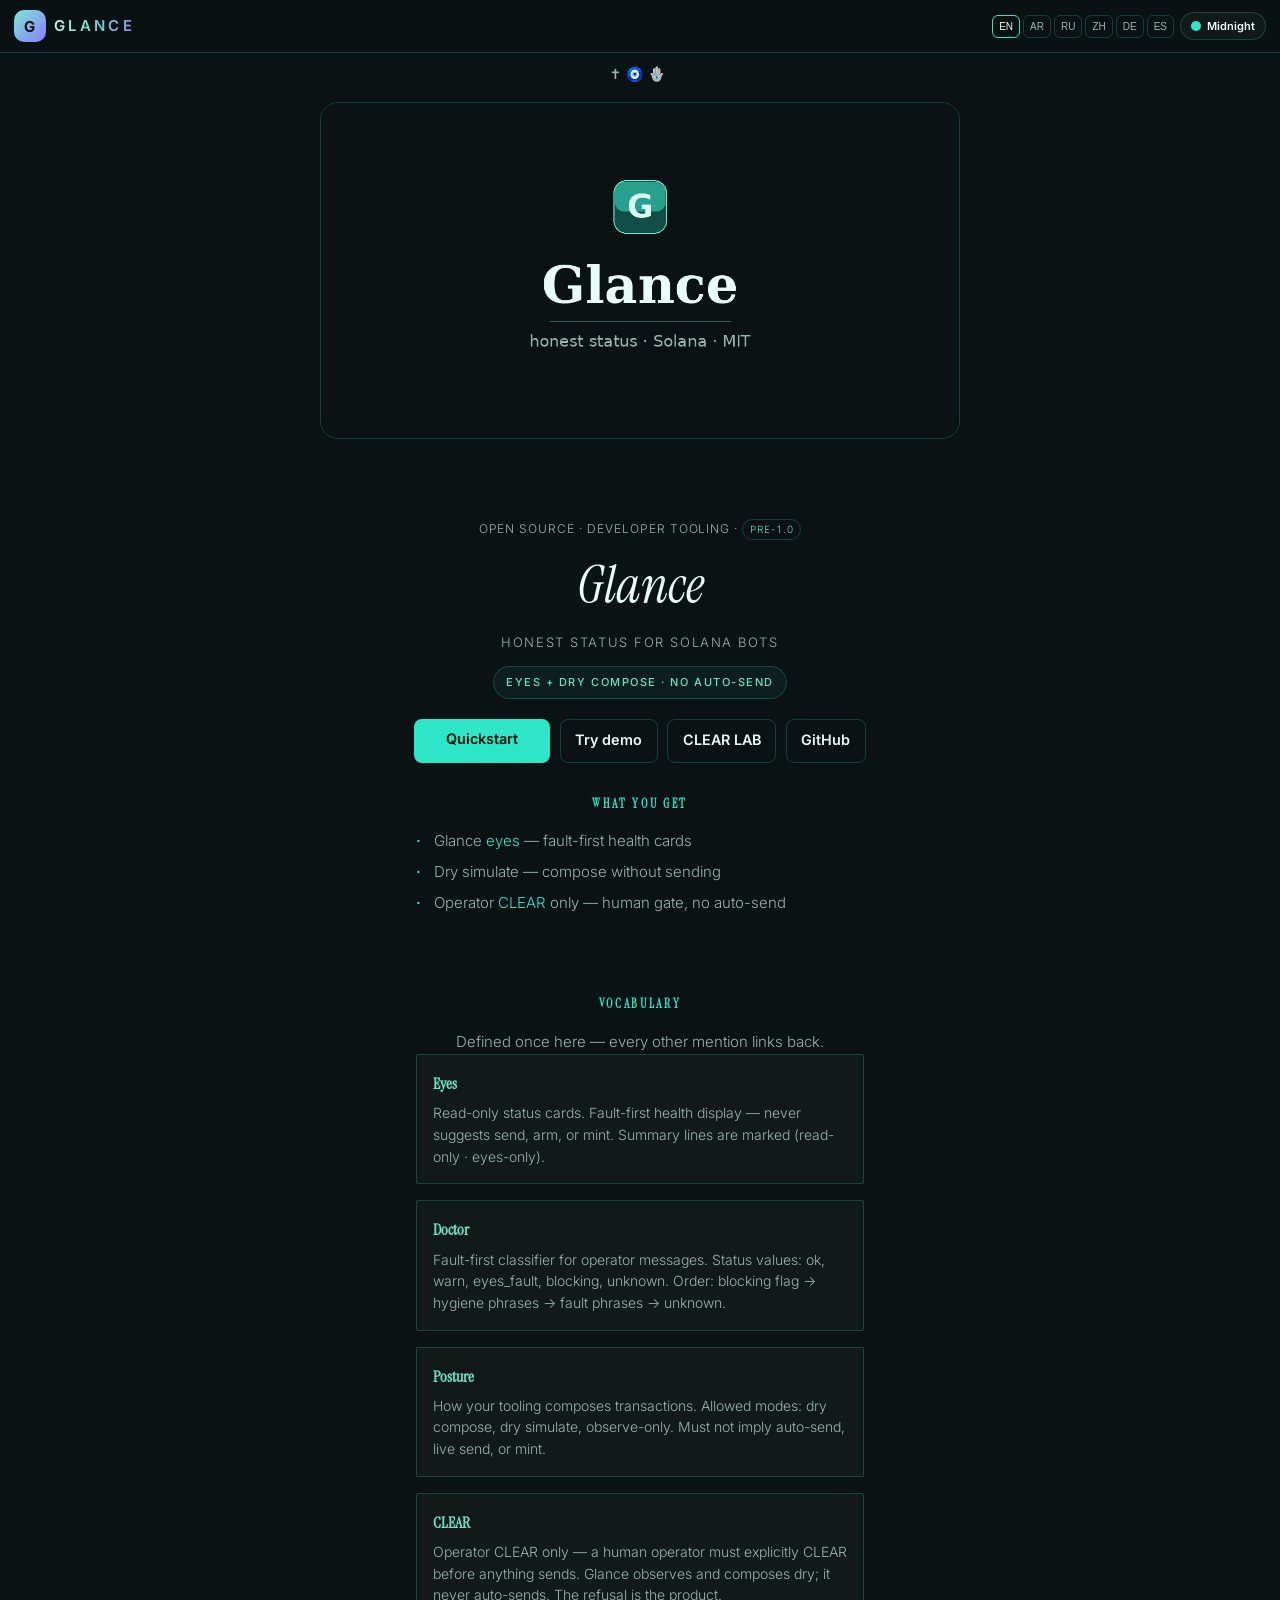
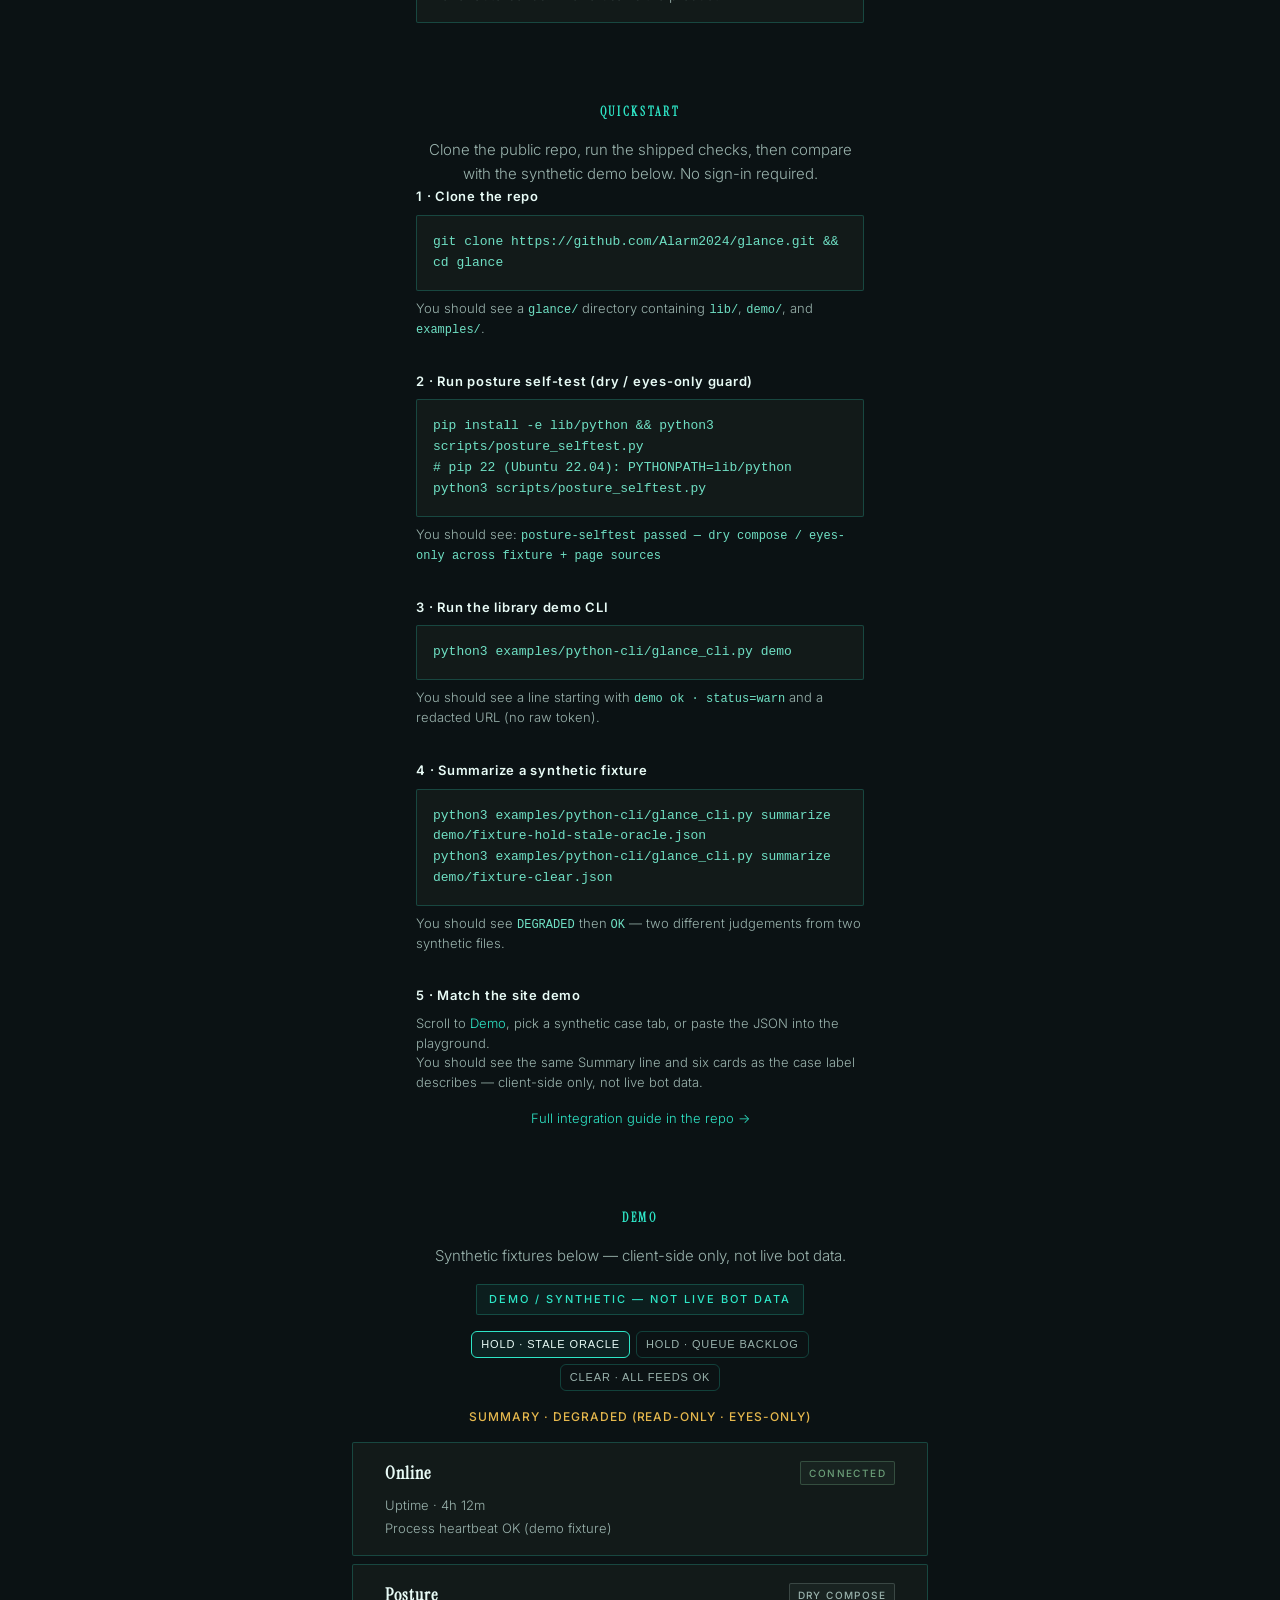
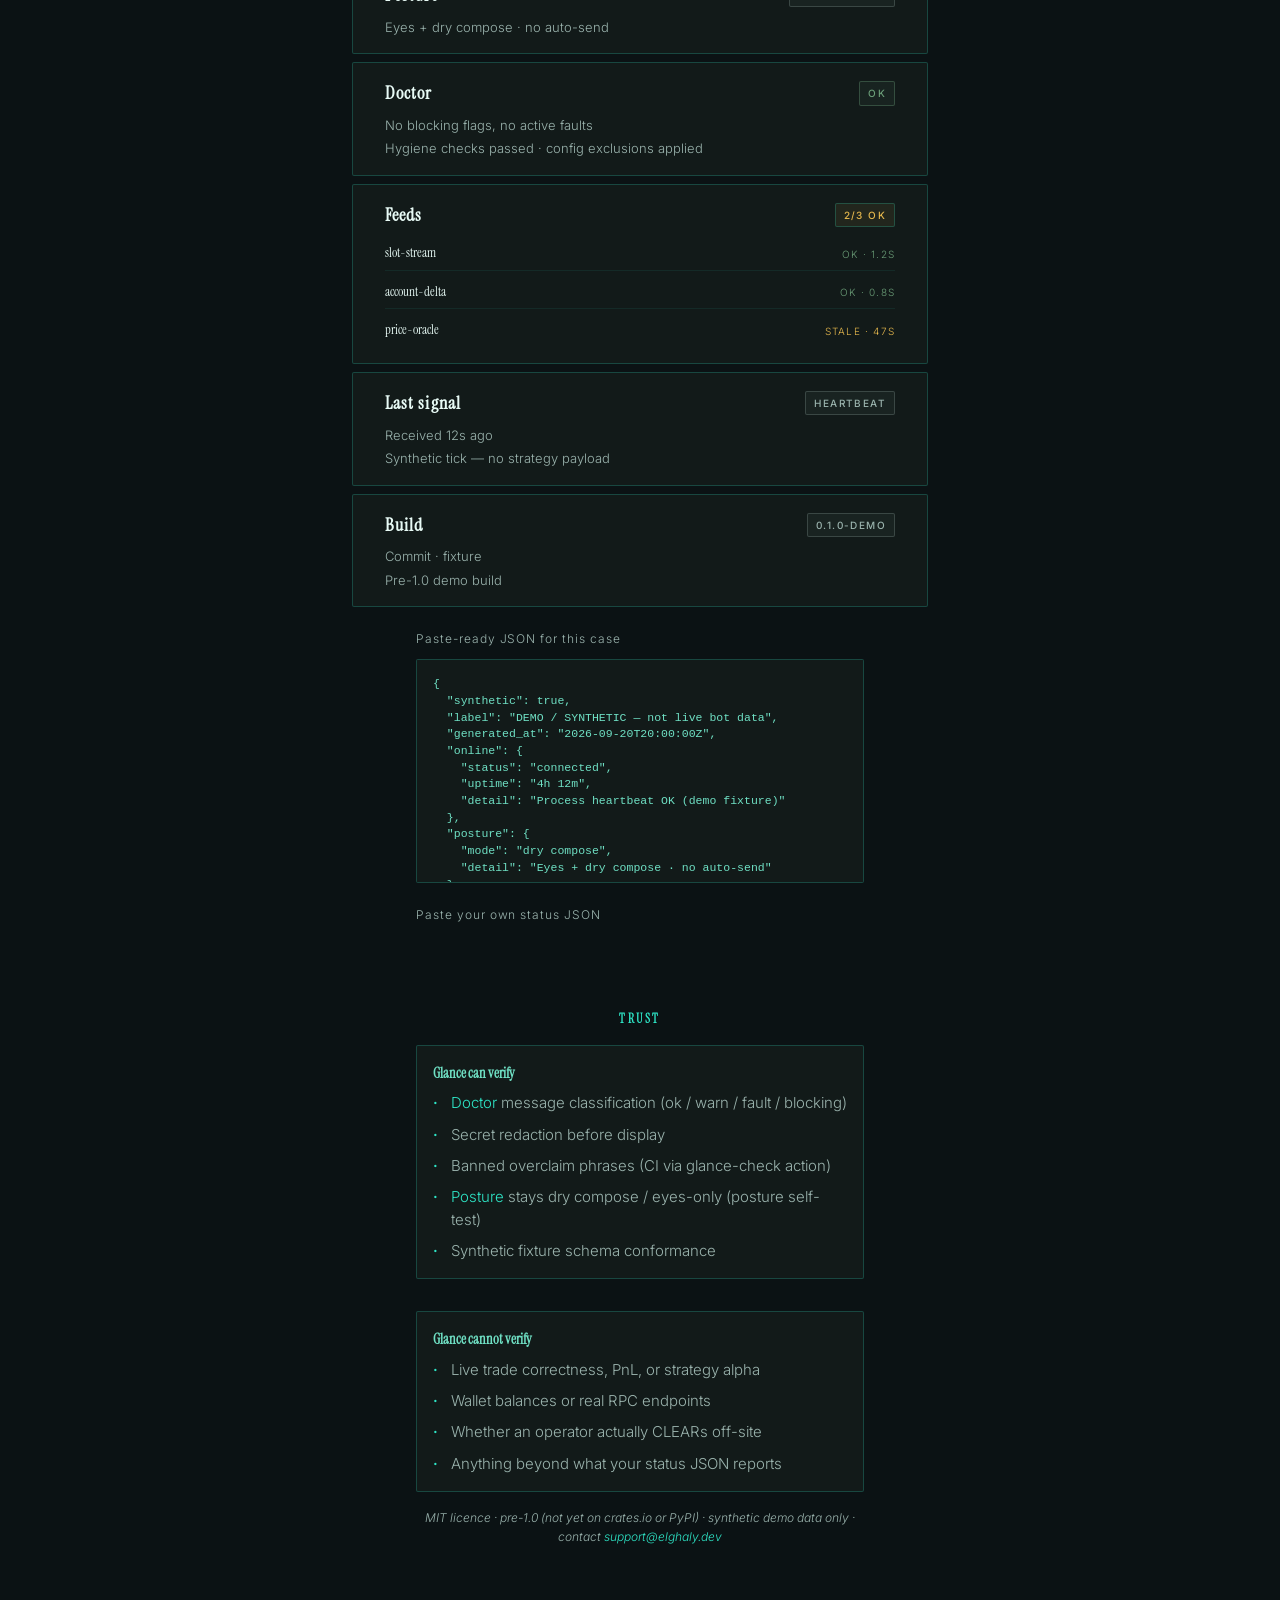
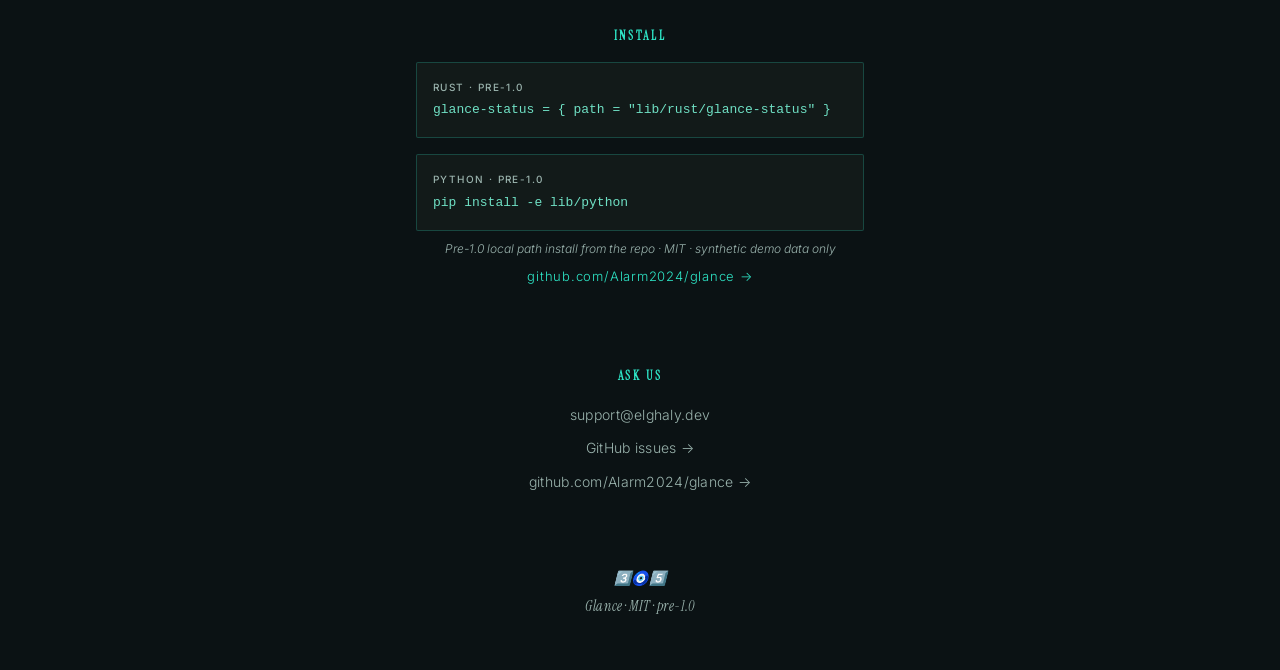
==== index.html @ c0ed322c "fix(proof): say what the hash covers; name the depth shortfall; fix quickstart on pip 22 Three findi" ====
<!DOCTYPE html>
<html lang="en" data-theme="midnight">
<head>
  <meta charset="UTF-8">
  <meta name="viewport" content="width=device-width, initial-scale=1.0">
  <meta name="description" content="Glance — honest status for Solana bot operators. Eyes, dry simulate, operator CLEAR only. Synthetic demo. MIT.">
  <meta name="theme-color" content="#0b1214">
  <meta property="og:title" content="Glance — honest status for Solana bots">
  <meta property="og:description" content="Open-source observability for Solana bot operators. Try the synthetic demo — no live send.">
  <meta property="og:image" content="https://glance.elghaly.dev/glance-card.jpg?v=packaging1">
  <meta property="og:image:alt" content="Glance status dashboard preview">
  <meta property="og:url" content="https://glance.elghaly.dev/">
  <meta name="twitter:card" content="summary_large_image">
  <meta name="twitter:title" content="Glance — honest status for Solana bots">
  <meta name="twitter:description" content="Open-source observability for Solana bot operators. Try the synthetic demo — no live send.">
  <meta name="twitter:image" content="https://glance.elghaly.dev/glance-card.jpg?v=packaging1">
  <meta name="twitter:image:alt" content="Glance status dashboard preview">
  <link rel="canonical" href="https://glance.elghaly.dev/">
  <title>Glance — honest status for Solana bots</title>
  <script>
    (function () {
      var legacyHosts = ['glance-35.elghaly.dev'];
      if (legacyHosts.indexOf(location.hostname) !== -1) {
        location.replace('https://glance.elghaly.dev' + location.pathname + location.search + location.hash);
      }
    })();
  </script>
  <link rel="stylesheet" href="css/style.css?v=packaging1">
  <link rel="preconnect" href="https://fonts.googleapis.com">
  <link rel="preconnect" href="https://fonts.gstatic.com" crossorigin>
  <link href="https://fonts.googleapis.com/css2?family=Instrument+Serif:ital@0;1&family=Inter:wght@400;500;600&display=swap" rel="stylesheet">
  <style>
    :root{--font-serif:"Instrument Serif",Georgia,serif;--font-sans:"Inter",ui-sans-serif,system-ui,sans-serif}
    body{font-family:var(--font-sans)}
    .gword{font-weight:600;font-size:15px;letter-spacing:.22em;background:linear-gradient(135deg,#d8fff4 0%,#6fe0c4 44%,#9b7dff 100%);-webkit-background-clip:text;background-clip:text;color:transparent;-webkit-text-fill-color:transparent}
    .house{width:min(640px,calc(100% - 32px));margin:16px auto 0;border-radius:18px;overflow:hidden;border:1px solid var(--gold-dim)}
    .house img{display:block;width:100%;height:auto}
    .hero__title,.section__label,.card__name,.public-good__line,.footer p{font-family:var(--font-serif)}
    .topbar{display:flex;align-items:center;gap:8px}
    .header-right{margin-left:auto;display:flex;align-items:center;gap:6px;flex-wrap:nowrap}
    .lang-switch{display:flex;gap:3px;flex-wrap:nowrap}
  </style>
</head>
<body>
  <div class="topbar">
    <a class="brand" href="/" aria-label="Glance home">
      <span class="gmark" aria-hidden="true">G</span>
      <span class="gword">GLANCE</span>
    </a>
    <div class="header-right">
      <div class="lang-switch" id="langs" role="group" aria-label="Language">
        <button class="lang-btn on" data-lang="en" type="button">EN</button>
        <button class="lang-btn" data-lang="ar" type="button">AR</button>
        <button class="lang-btn" data-lang="ru" type="button">RU</button>
        <button class="lang-btn" data-lang="zh" type="button">ZH</button>
        <button class="lang-btn" data-lang="de" type="button">DE</button>
        <button class="lang-btn" data-lang="es" type="button">ES</button>
      </div>
    </div>
  </div>

  <p class="signs signs--top" aria-hidden="true">✝️🧿🪬</p>

  <figure class="house">
    <img src="glance-card.jpg?v=packaging1" width="1200" height="630" alt="Glance status dashboard preview"/>
  </figure>

  <header class="hero">
    <p class="hero__eyebrow"><span data-i18n="eyebrow">Open source · Developer tooling</span> · <span class="pre1-badge">pre-1.0</span></p>
    <h1 class="hero__title">Glance</h1>
    <p class="hero__tag" data-i18n="tag">Honest status for Solana bots</p>
    <p class="status-strip" data-i18n="statusStrip">Eyes + dry compose · no auto-send</p>
    <p class="hero__actions">
      <a class="btn btn--primary" href="#quickstart" data-i18n="tryQuickstart">Quickstart</a>
      <a class="btn btn--ghost" href="#demo" data-i18n="tryDemo">Try demo</a>
      <a class="btn btn--ghost" href="/proof/">CLEAR LAB</a>
      <a class="btn btn--ghost" href="https://github.com/Alarm2024/glance">GitHub</a>
    </p>
  </header>

  <main>
    <section class="section what-you-get" id="what">
      <h2 class="section__label" data-i18n="sectionWhatYouGet">What you get</h2>
      <ul class="bullets">
        <li data-i18n-html="bulletEyes">Glance <a href="#vocab-eyes">eyes</a> — fault-first health cards</li>
        <li data-i18n="bulletDry">Dry simulate — compose without sending</li>
        <li data-i18n-html="bulletClear">Operator <a href="#vocab-clear">CLEAR</a> only — human gate, no auto-send</li>
      </ul>
    </section>

    <section class="section vocab" id="vocab">
      <h2 class="section__label" data-i18n="sectionVocab">Vocabulary</h2>
      <p class="build__text" data-i18n="vocabIntro">Defined once here — every other mention links back.</p>
      <dl class="vocab-list">
        <div class="vocab-list__item" id="vocab-eyes">
          <dt data-i18n="vocabEyesTerm">Eyes</dt>
          <dd data-i18n="vocabEyesDef">Read-only status cards. Fault-first health display — never suggests send, arm, or mint. Summary lines are marked (read-only · eyes-only).</dd>
        </div>
        <div class="vocab-list__item" id="vocab-doctor">
          <dt data-i18n="vocabDoctorTerm">Doctor</dt>
          <dd data-i18n="vocabDoctorDef">Fault-first classifier for operator messages. Status values: ok, warn, eyes_fault, blocking, unknown. Order: blocking flag → hygiene phrases → fault phrases → unknown.</dd>
        </div>
        <div class="vocab-list__item" id="vocab-posture">
          <dt data-i18n="vocabPostureTerm">Posture</dt>
          <dd data-i18n="vocabPostureDef">How your tooling composes transactions. Allowed modes: dry compose, dry simulate, observe-only. Must not imply auto-send, live send, or mint.</dd>
        </div>
        <div class="vocab-list__item" id="vocab-clear">
          <dt data-i18n="vocabClearTerm">CLEAR</dt>
          <dd data-i18n="vocabClearDef">Operator CLEAR only — a human operator must explicitly CLEAR before anything sends. Glance observes and composes dry; it never auto-sends. The refusal is the product.</dd>
        </div>
      </dl>
    </section>

    <section class="section quickstart" id="quickstart">
      <h2 class="section__label" data-i18n="sectionQuickstart">Quickstart</h2>
      <p class="build__text" data-i18n="quickstartIntro">Clone the public repo, run the shipped checks, then compare with the synthetic demo below. No sign-in required.</p>
      <ol class="quickstart-steps">
        <li class="quickstart-step">
          <p class="quickstart-step__title" data-i18n="qs1Title">1 · Clone the repo</p>
          <pre class="code-block code-block--step"><code>git clone https://github.com/Alarm2024/glance.git &amp;&amp; cd glance</code></pre>
          <p class="quickstart-step__check" data-i18n-html="qs1Check">You should see a <code>glance/</code> directory containing <code>lib/</code>, <code>demo/</code>, and <code>examples/</code>.</p>
        </li>
        <li class="quickstart-step">
          <p class="quickstart-step__title" data-i18n="qs2Title">2 · Run posture self-test (dry / eyes-only guard)</p>
          <pre class="code-block code-block--step"><code>pip install -e lib/python &amp;&amp; python3 scripts/posture_selftest.py
# pip 22 (Ubuntu 22.04): PYTHONPATH=lib/python python3 scripts/posture_selftest.py</code></pre>
          <p class="quickstart-step__check" data-i18n-html="qs2Check">You should see: <code>posture-selftest passed — dry compose / eyes-only across fixture + page sources</code></p>
        </li>
        <li class="quickstart-step">
          <p class="quickstart-step__title" data-i18n="qs3Title">3 · Run the library demo CLI</p>
          <pre class="code-block code-block--step"><code>python3 examples/python-cli/glance_cli.py demo</code></pre>
          <p class="quickstart-step__check" data-i18n-html="qs3Check">You should see a line starting with <code>demo ok · status=warn</code> and a redacted URL (no raw token).</p>
        </li>
        <li class="quickstart-step">
          <p class="quickstart-step__title" data-i18n="qs4Title">4 · Summarize a synthetic fixture</p>
          <pre class="code-block code-block--step"><code>python3 examples/python-cli/glance_cli.py summarize demo/fixture-hold-stale-oracle.json
python3 examples/python-cli/glance_cli.py summarize demo/fixture-clear.json</code></pre>
          <p class="quickstart-step__check" data-i18n-html="qs4Check">You should see <code>DEGRADED</code> then <code>OK</code> — two different judgements from two synthetic files.</p>
        </li>
        <li class="quickstart-step">
          <p class="quickstart-step__title" data-i18n="qs5Title">5 · Match the site demo</p>
          <p class="quickstart-step__hint" data-i18n-html="qs5Hint">Scroll to <a href="#demo">Demo</a>, pick a synthetic case tab, or paste the JSON into the playground.</p>
          <p class="quickstart-step__check" data-i18n="qs5Check">You should see the same Summary line and six cards as the case label describes — client-side only, not live bot data.</p>
        </li>
      </ol>
      <p class="quickstart-more"><a href="https://github.com/Alarm2024/glance/blob/main/docs/add-glance-in-15-minutes.md" target="_blank" rel="noopener" data-i18n="quickstartGuide">Full integration guide in the repo →</a></p>
    </section>

    <section class="section demo" id="demo">
      <h2 class="section__label" data-i18n="sectionDemo">Demo</h2>
      <p class="build__text playground__hint" data-i18n="demoHint">Synthetic fixtures below — client-side only, not live bot data.</p>
      <p id="synthetic-banner" class="synthetic-banner" data-synthetic="true" data-i18n="syntheticFallback">DEMO / SYNTHETIC — not live bot data</p>
      <div class="demo-cases" role="tablist" aria-label="Synthetic demo cases">
        <button type="button" class="demo-case on" role="tab" aria-selected="true" data-case="hold-stale-oracle" data-i18n="caseHoldOracle">HOLD · stale oracle</button>
        <button type="button" class="demo-case" role="tab" aria-selected="false" data-case="hold-queue" data-i18n="caseHoldQueue">HOLD · queue backlog</button>
        <button type="button" class="demo-case" role="tab" aria-selected="false" data-case="clear" data-i18n="caseClear">CLEAR · all feeds ok</button>
      </div>
      <p id="status-summary" class="status-summary status-summary--degraded" hidden aria-live="polite">Summary · DEGRADED (read-only · eyes-only)</p>
      <div id="cards" class="cards" aria-live="polite">
        <article class="card">
          <div class="card__header">
            <span class="card__name">Online</span>
            <span class="card__badge card__badge--ok">connected</span>
          </div>
          <p class="card__detail">Uptime · 4h 12m</p>
          <p class="card__detail">Process heartbeat OK (demo fixture)</p>
        </article>
        <article class="card">
          <div class="card__header">
            <span class="card__name">Posture</span>
            <span class="card__badge card__badge--info">dry compose</span>
          </div>
          <p class="card__detail">Eyes + dry compose · no auto-send</p>
        </article>
        <article class="card">
          <div class="card__header">
            <span class="card__name">Doctor</span>
            <span class="card__badge card__badge--ok">ok</span>
          </div>
          <p class="card__detail">No blocking flags, no active faults</p>
          <p class="card__detail">Hygiene checks passed · config exclusions applied</p>
        </article>
        <article class="card">
          <div class="card__header">
            <span class="card__name">Feeds</span>
            <span class="card__badge card__badge--warn">2/3 ok</span>
          </div>
          <ul class="feeds-list">
            <li><span class="feeds-list__name">slot-stream</span><span class="feeds-list__state feeds-list__state--ok">ok · 1.2s</span></li>
            <li><span class="feeds-list__name">account-delta</span><span class="feeds-list__state feeds-list__state--ok">ok · 0.8s</span></li>
            <li><span class="feeds-list__name">price-oracle</span><span class="feeds-list__state feeds-list__state--stale">stale · 47s</span></li>
          </ul>
        </article>
        <article class="card">
          <div class="card__header">
            <span class="card__name">Last signal</span>
            <span class="card__badge card__badge--info">heartbeat</span>
          </div>
          <p class="card__detail">Received 12s ago</p>
          <p class="card__detail">Synthetic tick — no strategy payload</p>
        </article>
        <article class="card">
          <div class="card__header">
            <span class="card__name">Build</span>
            <span class="card__badge card__badge--info">0.1.0-demo</span>
          </div>
          <p class="card__detail">Commit · fixture</p>
          <p class="card__detail">Pre-1.0 demo build</p>
        </article>
      </div>
      <details class="demo-paste" open>
        <summary data-i18n="demoPasteToggle">Paste-ready JSON for this case</summary>
        <pre id="demo-paste-json" class="demo-paste__json" aria-label="Synthetic fixture JSON"></pre>
      </details>
      <details class="playground-advanced">
        <summary data-i18n="playgroundToggle">Paste your own status JSON</summary>
        <label class="playground" for="playground-input">
          <span class="playground__label" data-i18n="statusJsonLabel">Status JSON</span>
          <textarea id="playground-input" class="playground__input" rows="8" spellcheck="false"></textarea>
        </label>
      </details>
    </section>

    <section class="section trust" id="trust">
      <h2 class="section__label" data-i18n="sectionTrust">Trust</h2>
      <div class="trust-grid">
        <div class="trust-block">
          <h3 class="trust-block__title" data-i18n="trustCanTitle">Glance can verify</h3>
          <ul class="bullets bullets--left">
            <li data-i18n-html="trustCan1"><a href="#vocab-doctor">Doctor</a> message classification (ok / warn / fault / blocking)</li>
            <li data-i18n="trustCan2">Secret redaction before display</li>
            <li data-i18n="trustCan3">Banned overclaim phrases (CI via glance-check action)</li>
            <li data-i18n-html="trustCan4"><a href="#vocab-posture">Posture</a> stays dry compose / eyes-only (posture self-test)</li>
            <li data-i18n="trustCan5">Synthetic fixture schema conformance</li>
          </ul>
        </div>
        <div class="trust-block">
          <h3 class="trust-block__title" data-i18n="trustCannotTitle">Glance cannot verify</h3>
          <ul class="bullets bullets--left">
            <li data-i18n="trustCannot1">Live trade correctness, PnL, or strategy alpha</li>
            <li data-i18n="trustCannot2">Wallet balances or real RPC endpoints</li>
            <li data-i18n="trustCannot3">Whether an operator actually CLEARs off-site</li>
            <li data-i18n="trustCannot4">Anything beyond what your status JSON reports</li>
          </ul>
        </div>
      </div>
      <p class="trust-meta" data-i18n-html="trustMeta">MIT licence · pre-1.0 (not yet on crates.io or PyPI) · synthetic demo data only · contact <a href="mailto:support@elghaly.dev">support@elghaly.dev</a></p>
    </section>

    <section class="section install" id="install">
      <h2 class="section__label" data-i18n="sectionInstall">Install</h2>
      <div class="install__blocks">
        <div class="code-block"><span class="code-block__label" data-i18n="rustLabel">Rust · pre-1.0</span>glance-status = { path = "lib/rust/glance-status" }</div>
        <div class="code-block"><span class="code-block__label" data-i18n="pythonLabel">Python · pre-1.0</span>pip install -e lib/python</div>
      </div>
      <p class="install__note" data-i18n="installNote">Pre-1.0 local path install from the repo · MIT · synthetic demo data only</p>
      <p class="install__repo"><a class="install__link" href="https://github.com/Alarm2024/glance" target="_blank" rel="noopener">github.com/Alarm2024/glance →</a></p>
    </section>

    <section class="section ask" id="ask">
      <h2 class="section__label" data-i18n="sectionAsk">Ask us</h2>
      <ul class="contact__list">
        <li><a href="mailto:support@elghaly.dev">support@elghaly.dev</a></li>
        <li><a href="https://github.com/Alarm2024/glance/issues" target="_blank" rel="noopener">GitHub issues →</a></li>
        <li><a href="https://github.com/Alarm2024/glance" target="_blank" rel="noopener">github.com/Alarm2024/glance →</a></li>
      </ul>
    </section>
  </main>

  <footer class="footer">
    <p class="signs signs--bottom" aria-hidden="true">3️⃣🧿5️⃣</p>
    <p data-i18n="footer">Glance · MIT · pre-1.0</p>
  </footer>

  <script src="themes.js?v=packaging1"></script>
  <script src="i18n.js?v=packaging1"></script>
  <script src="app.js?v=packaging1"></script>
</body>
</html>
---- css/style.css ----
/* Glance — midnight developer-tooling landing */

:root {
  --ink: #0b1214;
  --ink-soft: #121a19;
  --ink-muted: #1a2423;
  --gold: #2ee6c7;
  --gold-warm: #6fe0c4;
  --gold-dim: rgba(46, 230, 199, 0.22);
  --text: #e8fbf6;
  --text-muted: #9ab3ad;
  --font-serif: "Cormorant Garamond", Georgia, serif;
  --font-sans: "Outfit", system-ui, sans-serif;
  --space-xs: 0.5rem;
  --space-sm: 1rem;
  --space-md: 2rem;
  --space-lg: 3.5rem;
  --space-xl: 5rem;
  --max-width: 36rem;
  --transition: 0.25s ease;
  --status-ok: #6b9e78;
  --status-warn: #e6b84d;
  --status-fault: #c97a62;
  --status-blocking: #c96262;
  --status-unknown: #9ab3ad;
}

*,
*::before,
*::after {
  box-sizing: border-box;
  margin: 0;
  padding: 0;
}

html {
  scroll-behavior: smooth;
  -webkit-text-size-adjust: 100%;
}

body {
  min-height: 100dvh;
  display: flex;
  flex-direction: column;
  align-items: center;
  background: var(--ink);
  background-image:
    radial-gradient(ellipse 80% 50% at 50% -20%, rgba(46, 230, 199, 0.08), transparent),
    radial-gradient(ellipse 60% 40% at 100% 100%, rgba(46, 230, 199, 0.04), transparent);
  color: var(--text);
  font-family: var(--font-sans);
  font-weight: 300;
  font-size: 1rem;
  line-height: 1.6;
  -webkit-font-smoothing: antialiased;
}

/* Top bar */
.topbar {
  position: sticky;
  top: 0;
  z-index: 50;
  width: 100%;
  display: flex;
  align-items: center;
  gap: 8px;
  padding: 10px 14px;
  background: rgba(11, 18, 20, 0.92);
  backdrop-filter: blur(14px);
  border-bottom: 1px solid var(--gold-dim);
}

.topbar a.brand {
  display: flex;
  align-items: center;
  gap: 8px;
  text-decoration: none;
  color: inherit;
}

.gmark {
  width: 32px;
  height: 32px;
  border-radius: 10px;
  display: grid;
  place-items: center;
  font: 700 15px var(--font-sans);
  color: #04110a;
  background: linear-gradient(135deg, #7ee8d4, #8a7cff);
}

.gword {
  font-size: 12px;
  letter-spacing: 0.2em;
  font-weight: 600;
  color: var(--text);
}

.header-right {
  margin-left: auto;
  display: flex;
  align-items: center;
  gap: 6px;
}

.lang-switch {
  display: flex;
  gap: 3px;
  flex-wrap: wrap;
  justify-content: flex-end;
}

.lang-btn {
  background: transparent;
  border: 1px solid var(--gold-dim);
  color: var(--text-muted);
  padding: 5px 6px;
  border-radius: 6px;
  font-size: 10px;
  cursor: pointer;
}

.lang-btn.on {
  color: var(--text);
  border-color: var(--gold);
}

.theme-wrap {
  position: relative;
}

.theme-btn {
  display: flex;
  align-items: center;
  gap: 6px;
  background: var(--ink-soft);
  color: var(--text);
  border: 1px solid var(--gold-dim);
  border-radius: 999px;
  padding: 6px 10px;
  font: 600 11px var(--font-sans);
  cursor: pointer;
}

.theme-dot {
  width: 10px;
  height: 10px;
  border-radius: 50%;
  background: #2ee6c7;
  display: inline-block;
}

.theme-panel {
  display: none;
  position: absolute;
  right: 0;
  top: calc(100% + 8px);
  min-width: 200px;
  background: #16181d;
  border: 1px solid rgba(255, 255, 255, 0.08);
  border-radius: 16px;
  padding: 10px;
  z-index: 80;
}

.theme-wrap.open .theme-panel {
  display: block;
}

.theme-panel p {
  font-size: 10px;
  letter-spacing: 0.14em;
  text-transform: uppercase;
  color: #8b93a0;
  margin: 0 8px 8px;
}

.theme-item {
  display: flex;
  align-items: center;
  gap: 10px;
  width: 100%;
  border: 0;
  background: transparent;
  color: #e8eef2;
  padding: 10px;
  border-radius: 12px;
  font: 600 14px var(--font-sans);
  cursor: pointer;
  text-align: left;
}

.theme-item.on {
  background: #14302c;
  color: #2ee6c7;
}

.theme-item i {
  width: 14px;
  height: 14px;
  border-radius: 50%;
  display: block;
}

.theme-item .ck {
  margin-left: auto;
  opacity: 0;
}

.theme-item.on .ck {
  opacity: 1;
}

/* Hero */
.hero {
  width: 100%;
  max-width: calc(var(--max-width) + var(--space-md) * 2);
  padding: var(--space-lg) var(--space-md) var(--space-md);
  text-align: center;
}

.hero__eyebrow {
  font-size: 0.75rem;
  letter-spacing: 0.08em;
  text-transform: uppercase;
  color: var(--text-muted);
  margin-bottom: var(--space-sm);
}

.hero__title {
  font-family: var(--font-serif);
  font-size: clamp(2rem, 8vw, 3.25rem);
  font-weight: 400;
  font-style: italic;
  line-height: 1.15;
  color: var(--text);
  margin-bottom: var(--space-sm);
}

.hero__tag {
  font-size: 0.8125rem;
  letter-spacing: 0.12em;
  text-transform: uppercase;
  color: var(--text-muted);
  max-width: 28rem;
  margin-inline: auto;
}

.status-strip {
  display: inline-block;
  margin-top: 0.85rem;
  padding: 0.4rem 0.75rem;
  font-size: 0.6875rem;
  font-weight: 500;
  letter-spacing: 0.14em;
  text-transform: uppercase;
  color: var(--gold-warm);
  border: 1px solid var(--gold-dim);
  border-radius: 999px;
  background: rgba(46, 230, 199, 0.06);
}

.signs {
  margin: 0;
  text-align: center;
  font-size: 0.875rem;
  letter-spacing: 0.35em;
  color: var(--text-muted);
  user-select: none;
}

.signs--top {
  padding: 0.65rem var(--space-md) 0;
}

.signs--bottom {
  margin-bottom: 0.35rem;
  letter-spacing: 0.25em;
}

.bullets {
  list-style: none;
  display: flex;
  flex-direction: column;
  gap: 0.55rem;
  max-width: 28rem;
  margin-inline: auto;
  text-align: left;
}

.bullets li {
  position: relative;
  padding-left: 1.1rem;
  font-size: 0.9375rem;
  color: var(--text-muted);
  line-height: 1.5;
}

.bullets li::before {
  content: "·";
  position: absolute;
  left: 0;
  color: var(--gold);
  font-weight: 600;
}

.bullets--left {
  text-align: left;
}

.bullets a,
.vocab-list a,
.quickstart-step a,
.trust-meta a {
  color: var(--gold);
  text-decoration: none;
}

.bullets a:hover,
.vocab-list a:hover,
.quickstart-step a:hover,
.trust-meta a:hover {
  color: var(--gold-warm);
}

.pre1-badge {
  display: inline-block;
  padding: 0.1rem 0.4rem;
  border: 1px solid var(--gold-dim);
  border-radius: 999px;
  font-size: 0.625rem;
  letter-spacing: 0.12em;
  text-transform: uppercase;
  color: var(--gold-warm);
  vertical-align: middle;
}

.vocab-list {
  max-width: 28rem;
  margin-inline: auto;
  text-align: left;
  display: flex;
  flex-direction: column;
  gap: var(--space-sm);
}

.vocab-list__item {
  padding: var(--space-sm);
  border: 1px solid var(--gold-dim);
  border-radius: 2px;
  background: var(--ink-soft);
}

.vocab-list dt {
  font-family: var(--font-serif);
  font-size: 1rem;
  font-weight: 600;
  color: var(--gold-warm);
  margin-bottom: 0.35rem;
}

.vocab-list dd {
  font-size: 0.875rem;
  color: var(--text-muted);
  line-height: 1.55;
  margin: 0;
}

.quickstart-steps {
  list-style: none;
  max-width: 28rem;
  margin-inline: auto;
  text-align: left;
  display: flex;
  flex-direction: column;
  gap: var(--space-md);
  counter-reset: qs;
}

.quickstart-step__title {
  font-size: 0.8125rem;
  font-weight: 600;
  letter-spacing: 0.06em;
  color: var(--text);
  margin-bottom: 0.5rem;
}

.code-block--step {
  margin-bottom: 0.5rem;
  white-space: pre-wrap;
  word-break: break-word;
}

.quickstart-step__check,
.quickstart-step__hint {
  font-size: 0.8125rem;
  color: var(--text-muted);
  line-height: 1.5;
}

.quickstart-step__check code,
.quickstart-step__hint code {
  font-family: ui-monospace, "Cascadia Code", "Source Code Pro", monospace;
  font-size: 0.75rem;
  color: var(--gold-warm);
}

.quickstart-more {
  margin-top: var(--space-sm);
  font-size: 0.8125rem;
}

.quickstart-more a {
  color: var(--gold);
  text-decoration: none;
}

.demo-cases {
  display: flex;
  flex-wrap: wrap;
  gap: 0.4rem;
  justify-content: center;
  margin-bottom: var(--space-sm);
  max-width: 28rem;
  margin-inline: auto;
}

.demo-case {
  background: transparent;
  border: 1px solid var(--gold-dim);
  color: var(--text-muted);
  padding: 0.4rem 0.55rem;
  border-radius: 6px;
  font-size: 0.6875rem;
  font-weight: 500;
  letter-spacing: 0.08em;
  text-transform: uppercase;
  cursor: pointer;
}

.demo-case.on {
  color: var(--text);
  border-color: var(--gold);
  background: rgba(46, 230, 199, 0.08);
}

.demo-paste {
  margin-top: var(--space-sm);
  max-width: 28rem;
  margin-inline: auto;
  text-align: left;
}

.demo-paste summary {
  cursor: pointer;
  font-size: 0.75rem;
  letter-spacing: 0.08em;
  color: var(--text-muted);
  padding: 0.35rem 0;
  list-style: none;
}

.demo-paste summary::-webkit-details-marker {
  display: none;
}

.demo-paste__json {
  margin-top: 0.35rem;
  padding: var(--space-sm);
  border: 1px solid var(--gold-dim);
  border-radius: 2px;
  background: var(--ink-soft);
  font-family: ui-monospace, "Cascadia Code", "Source Code Pro", monospace;
  font-size: 0.72rem;
  line-height: 1.45;
  color: var(--gold-warm);
  overflow-x: auto;
  white-space: pre-wrap;
  word-break: break-word;
  max-height: 14rem;
  overflow-y: auto;
}

.trust-grid {
  display: flex;
  flex-direction: column;
  gap: var(--space-md);
  max-width: 28rem;
  margin-inline: auto;
}

.trust-block {
  text-align: left;
  padding: var(--space-sm);
  border: 1px solid var(--gold-dim);
  border-radius: 2px;
  background: var(--ink-soft);
}

.trust-block__title {
  font-family: var(--font-serif);
  font-size: 0.875rem;
  font-weight: 600;
  color: var(--gold-warm);
  margin-bottom: 0.5rem;
}

.trust-meta {
  margin-top: var(--space-sm);
  font-size: 0.75rem;
  color: var(--text-muted);
  font-style: italic;
  max-width: 28rem;
  margin-inline: auto;
}

.playground-advanced {
  margin-top: var(--space-sm);
  max-width: 28rem;
  margin-inline: auto;
  text-align: left;
}

.playground-advanced summary {
  cursor: pointer;
  font-size: 0.75rem;
  letter-spacing: 0.08em;
  color: var(--text-muted);
  padding: 0.35rem 0;
  list-style: none;
}

.playground-advanced summary::-webkit-details-marker {
  display: none;
}

.playground-advanced[open] summary {
  margin-bottom: 0.5rem;
  color: var(--gold);
}

.btn--primary {
  min-height: 44px;
  min-width: 8.5rem;
  display: inline-flex;
  align-items: center;
  justify-content: center;
}

.hero__actions {
  display: flex;
  flex-wrap: wrap;
  gap: 0.6rem;
  justify-content: center;
  margin-top: 1.25rem;
}

.btn {
  display: inline-block;
  padding: 0.55rem 0.9rem;
  border-radius: 8px;
  background: var(--gold);
  color: #04110a;
  text-decoration: none;
  font-weight: 600;
  font-size: 0.9rem;
}

.btn--ghost {
  background: transparent;
  color: var(--text);
  border: 1px solid var(--gold-dim);
}

/* Main sections */
main {
  width: 100%;
  max-width: calc(var(--max-width) + var(--space-md) * 2);
  padding: 0 var(--space-md) var(--space-lg);
  display: flex;
  flex-direction: column;
  gap: var(--space-lg);
}

.section {
  text-align: center;
}

.section__label {
  font-family: var(--font-serif);
  font-size: 0.75rem;
  font-weight: 600;
  letter-spacing: 0.22em;
  text-transform: uppercase;
  color: var(--gold);
  margin-bottom: var(--space-sm);
}

.build__text {
  font-size: 0.9375rem;
  color: var(--text-muted);
  max-width: 28rem;
  margin-inline: auto;
}

.synthetic-banner {
  display: inline-block;
  font-size: 0.6875rem;
  font-weight: 500;
  letter-spacing: 0.18em;
  text-transform: uppercase;
  color: var(--gold);
  border: 1px solid var(--gold-dim);
  border-radius: 2px;
  padding: 0.35rem 0.75rem;
  margin-bottom: var(--space-sm);
  background: rgba(46, 230, 199, 0.06);
}

.status-summary {
  font-size: 0.75rem;
  font-weight: 500;
  letter-spacing: 0.08em;
  text-transform: uppercase;
  margin: 0 auto var(--space-sm);
  max-width: 28rem;
}

.status-summary--ok {
  color: var(--status-ok, #6fe0c4);
}

.status-summary--degraded {
  color: var(--status-warn, #c9a962);
}

.status-summary--fault {
  color: var(--status-fault, #c97a62);
}
.playground {
  display: block;
  margin-bottom: var(--space-sm);
  text-align: left;
  max-width: 28rem;
  margin-inline: auto;
}

.playground__hint {
  margin-bottom: var(--space-sm);
}

.playground__label {
  display: block;
  margin-bottom: 0.35rem;
  font-size: 0.625rem;
  font-weight: 500;
  letter-spacing: 0.14em;
  text-transform: uppercase;
  color: var(--text-muted);
}

.playground__input {
  width: 100%;
  min-height: 8rem;
  padding: var(--space-sm);
  border-radius: 2px;
  border: 1px solid var(--gold-dim);
  background: var(--ink-soft);
  color: var(--gold-warm);
  font-family: ui-monospace, "Cascadia Code", "Source Code Pro", monospace;
  font-size: 0.78rem;
  line-height: 1.45;
  resize: vertical;
}

.playground__input:focus {
  outline: 2px solid rgba(46, 230, 199, 0.45);
  outline-offset: 2px;
}

.cards {
  display: flex;
  flex-direction: column;
  gap: var(--space-xs);
  text-align: left;
}

.card {
  padding: var(--space-sm) var(--space-md);
  border: 1px solid var(--gold-dim);
  border-radius: 2px;
  background: var(--ink-soft);
  transition:
    border-color var(--transition),
    background var(--transition),
    transform var(--transition);
}

.card:hover {
  border-color: var(--gold);
  background: var(--ink-muted);
  transform: translateX(4px);
}

.card__header {
  display: flex;
  align-items: center;
  justify-content: space-between;
  margin-bottom: var(--space-xs);
}

.card__name {
  font-family: var(--font-serif);
  font-size: 1.125rem;
  font-weight: 600;
  letter-spacing: 0.06em;
  color: var(--text);
}

.card__badge {
  font-size: 0.625rem;
  font-weight: 500;
  letter-spacing: 0.14em;
  text-transform: uppercase;
  padding: 0.2rem 0.5rem;
  border-radius: 2px;
  border: 1px solid transparent;
}

.card__badge--ok {
  color: var(--status-ok);
  border-color: rgba(107, 158, 120, 0.35);
  background: rgba(107, 158, 120, 0.08);
}

.card__badge--warn {
  color: var(--status-warn);
  border-color: var(--gold-dim);
  background: rgba(230, 184, 77, 0.08);
}

.card__badge--eyes_fault {
  color: var(--status-fault);
  border-color: rgba(201, 122, 98, 0.35);
  background: rgba(201, 122, 98, 0.08);
}

.card__badge--blocking {
  color: var(--status-blocking);
  border-color: rgba(201, 98, 98, 0.35);
  background: rgba(201, 98, 98, 0.08);
}

.card__badge--unknown {
  color: var(--status-unknown);
  border-color: rgba(154, 179, 173, 0.35);
  background: rgba(154, 179, 173, 0.08);
}

.card__badge--info {
  color: var(--text-muted);
  border-color: rgba(154, 179, 173, 0.25);
  background: rgba(154, 179, 173, 0.06);
}

.card__detail {
  font-size: 0.8125rem;
  color: var(--text-muted);
  line-height: 1.5;
}

.card__detail + .card__detail {
  margin-top: 0.25rem;
}

.feeds-list {
  list-style: none;
  display: flex;
  flex-direction: column;
  gap: 0.35rem;
  margin-top: var(--space-xs);
}

.feeds-list li {
  display: flex;
  align-items: center;
  justify-content: space-between;
  font-size: 0.8125rem;
  color: var(--text-muted);
  padding: 0.35rem 0;
  border-bottom: 1px solid rgba(46, 230, 199, 0.08);
}

.feeds-list li:last-child {
  border-bottom: none;
}

.feeds-list__name {
  font-family: var(--font-serif);
  color: var(--text);
}

.feeds-list__state {
  font-size: 0.625rem;
  letter-spacing: 0.12em;
  text-transform: uppercase;
}

.feeds-list__state--ok { color: var(--status-ok); }
.feeds-list__state--stale { color: var(--status-warn); }
.feeds-list__state--down { color: var(--status-blocking); }

.install__blocks {
  display: flex;
  flex-direction: column;
  gap: var(--space-sm);
  max-width: 28rem;
  margin-inline: auto;
}

.code-block {
  text-align: left;
  padding: var(--space-sm);
  border: 1px solid var(--gold-dim);
  border-radius: 2px;
  background: var(--ink-soft);
  font-family: ui-monospace, "Cascadia Code", "Source Code Pro", monospace;
  font-size: 0.8125rem;
  color: var(--gold-warm);
  overflow-x: auto;
}

.code-block__label {
  display: block;
  font-family: var(--font-sans);
  font-size: 0.625rem;
  font-weight: 500;
  letter-spacing: 0.14em;
  text-transform: uppercase;
  color: var(--text-muted);
  margin-bottom: 0.35rem;
}

.install__note,
.install__repo {
  font-size: 0.75rem;
  color: var(--text-muted);
  margin-top: var(--space-xs);
}

.install__note {
  font-style: italic;
}

.install__link {
  font-size: 0.8125rem;
  color: var(--gold);
  text-decoration: none;
  letter-spacing: 0.06em;
  transition: color var(--transition);
}

.install__link:hover,
.install__link:focus-visible {
  color: var(--gold-warm);
  outline: none;
}

.public-good__line {
  font-family: var(--font-serif);
  font-size: clamp(1rem, 3vw, 1.25rem);
  font-style: italic;
  color: var(--gold-warm);
}

.contact__list {
  list-style: none;
  display: flex;
  flex-direction: column;
  gap: var(--space-xs);
}

.contact__list a {
  font-size: 0.875rem;
  color: var(--text-muted);
  text-decoration: none;
  letter-spacing: 0.02em;
  transition: color var(--transition);
}

.contact__list a:hover,
.contact__list a:focus-visible {
  color: var(--gold);
  outline: none;
}

.footer {
  width: 100%;
  max-width: calc(var(--max-width) + var(--space-md) * 2);
  padding: var(--space-sm) var(--space-md) var(--space-lg);
  text-align: center;
  margin-top: auto;
}

.footer p {
  font-family: var(--font-serif);
  font-size: 0.875rem;
  font-style: italic;
  color: var(--text-muted);
  letter-spacing: 0.04em;
}

.cards--loading,
.cards--error {
  font-size: 0.8125rem;
  color: var(--text-muted);
  font-style: italic;
  padding: var(--space-sm);
}

.cards--error {
  color: var(--status-blocking);
  font-family: ui-monospace, "Cascadia Code", "Source Code Pro", monospace;
  font-style: normal;
}

html[dir="rtl"] .card:hover {
  transform: translateX(-4px);
}

@media (max-width: 480px) {
  .hero {
    padding-top: var(--space-md);
    padding-inline: var(--space-sm);
  }

  .hero__actions {
    flex-direction: column;
    align-items: stretch;
    width: 100%;
    max-width: 20rem;
    margin-inline: auto;
  }

  .hero__actions .btn {
    width: 100%;
    text-align: center;
  }

  .lang-btn {
    padding: 4px 5px;
    font-size: 9px;
  }

  .house {
    width: calc(100% - 24px);
    margin-top: 12px;
  }

  .status-strip {
    font-size: 0.625rem;
    letter-spacing: 0.1em;
    max-width: calc(100% - 1rem);
    line-height: 1.4;
  }
}

@media (min-width: 768px) {
  .hero {
    padding-top: var(--space-xl);
  }

  main {
    gap: var(--space-xl);
  }
}

@media (prefers-reduced-motion: reduce) {
  html {
    scroll-behavior: auto;
  }

  *,
  *::before,
  *::after {
    transition-duration: 0.01ms !important;
  }
}
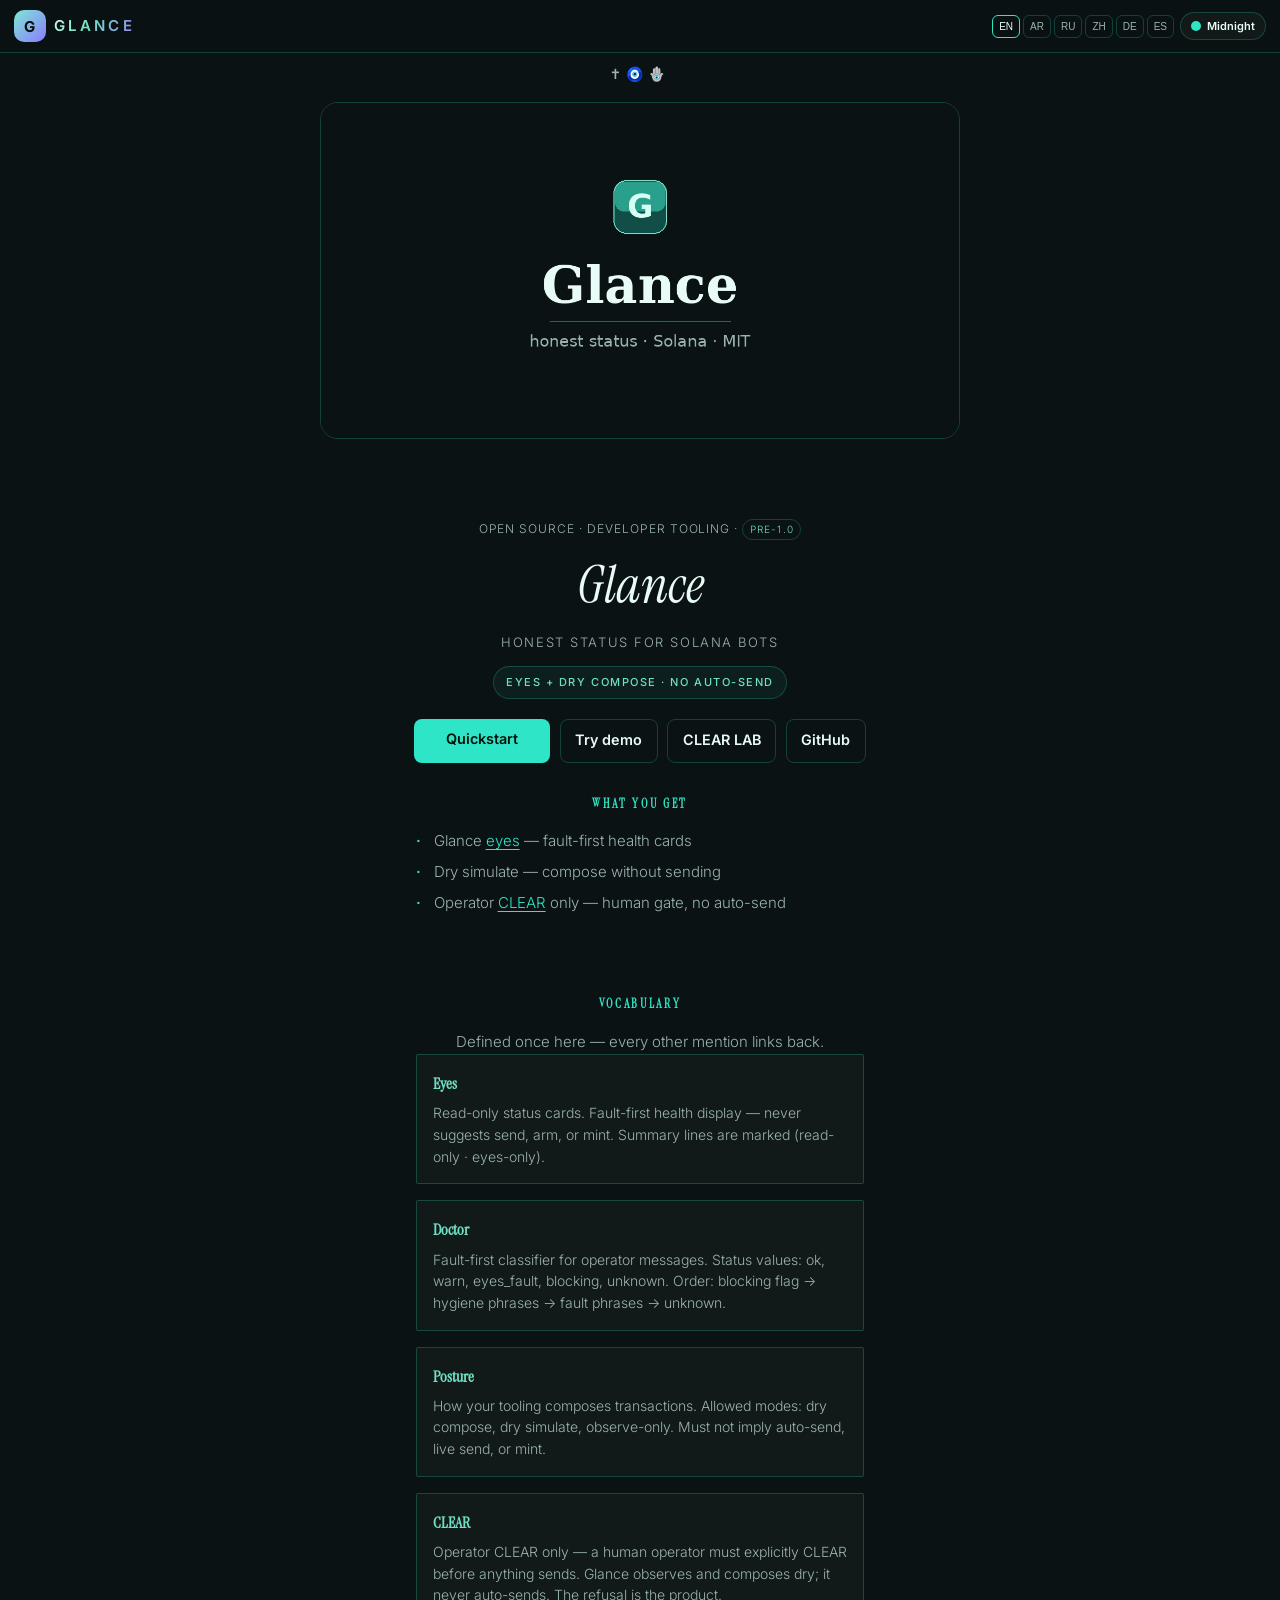
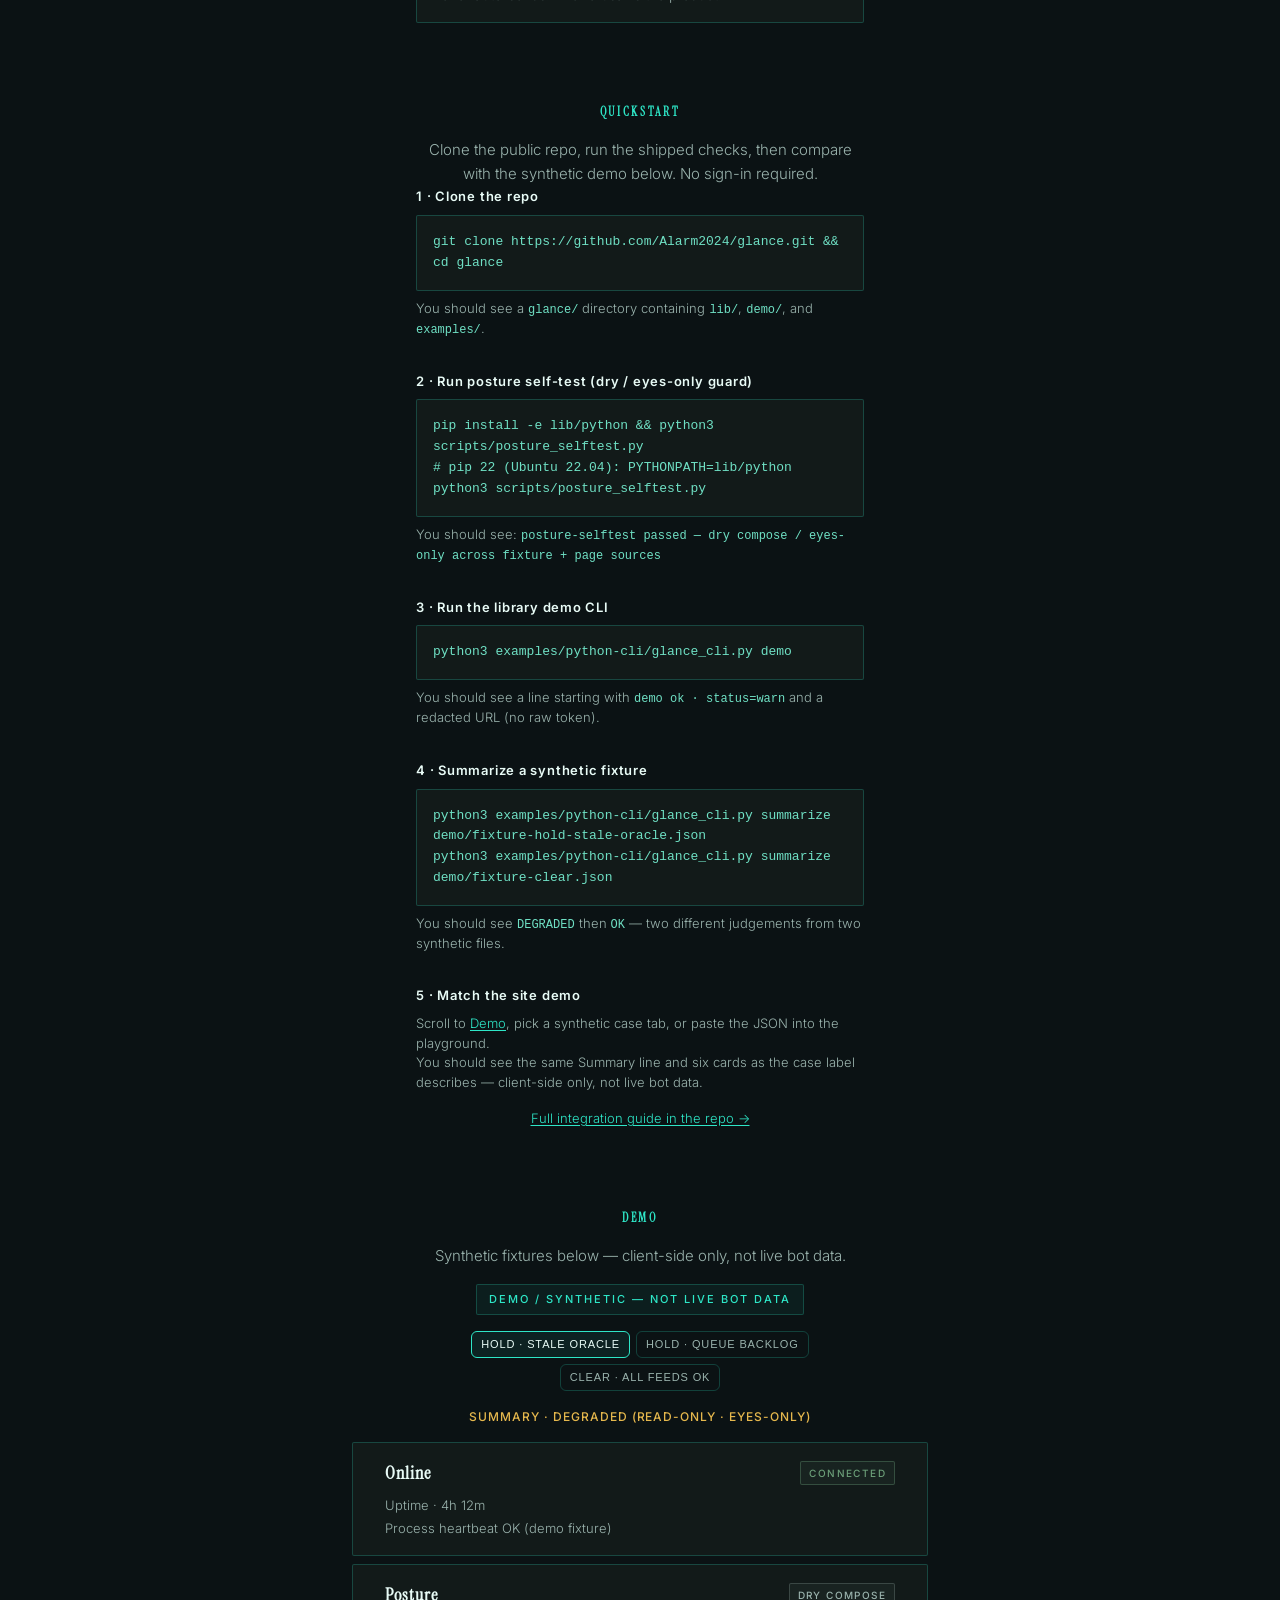
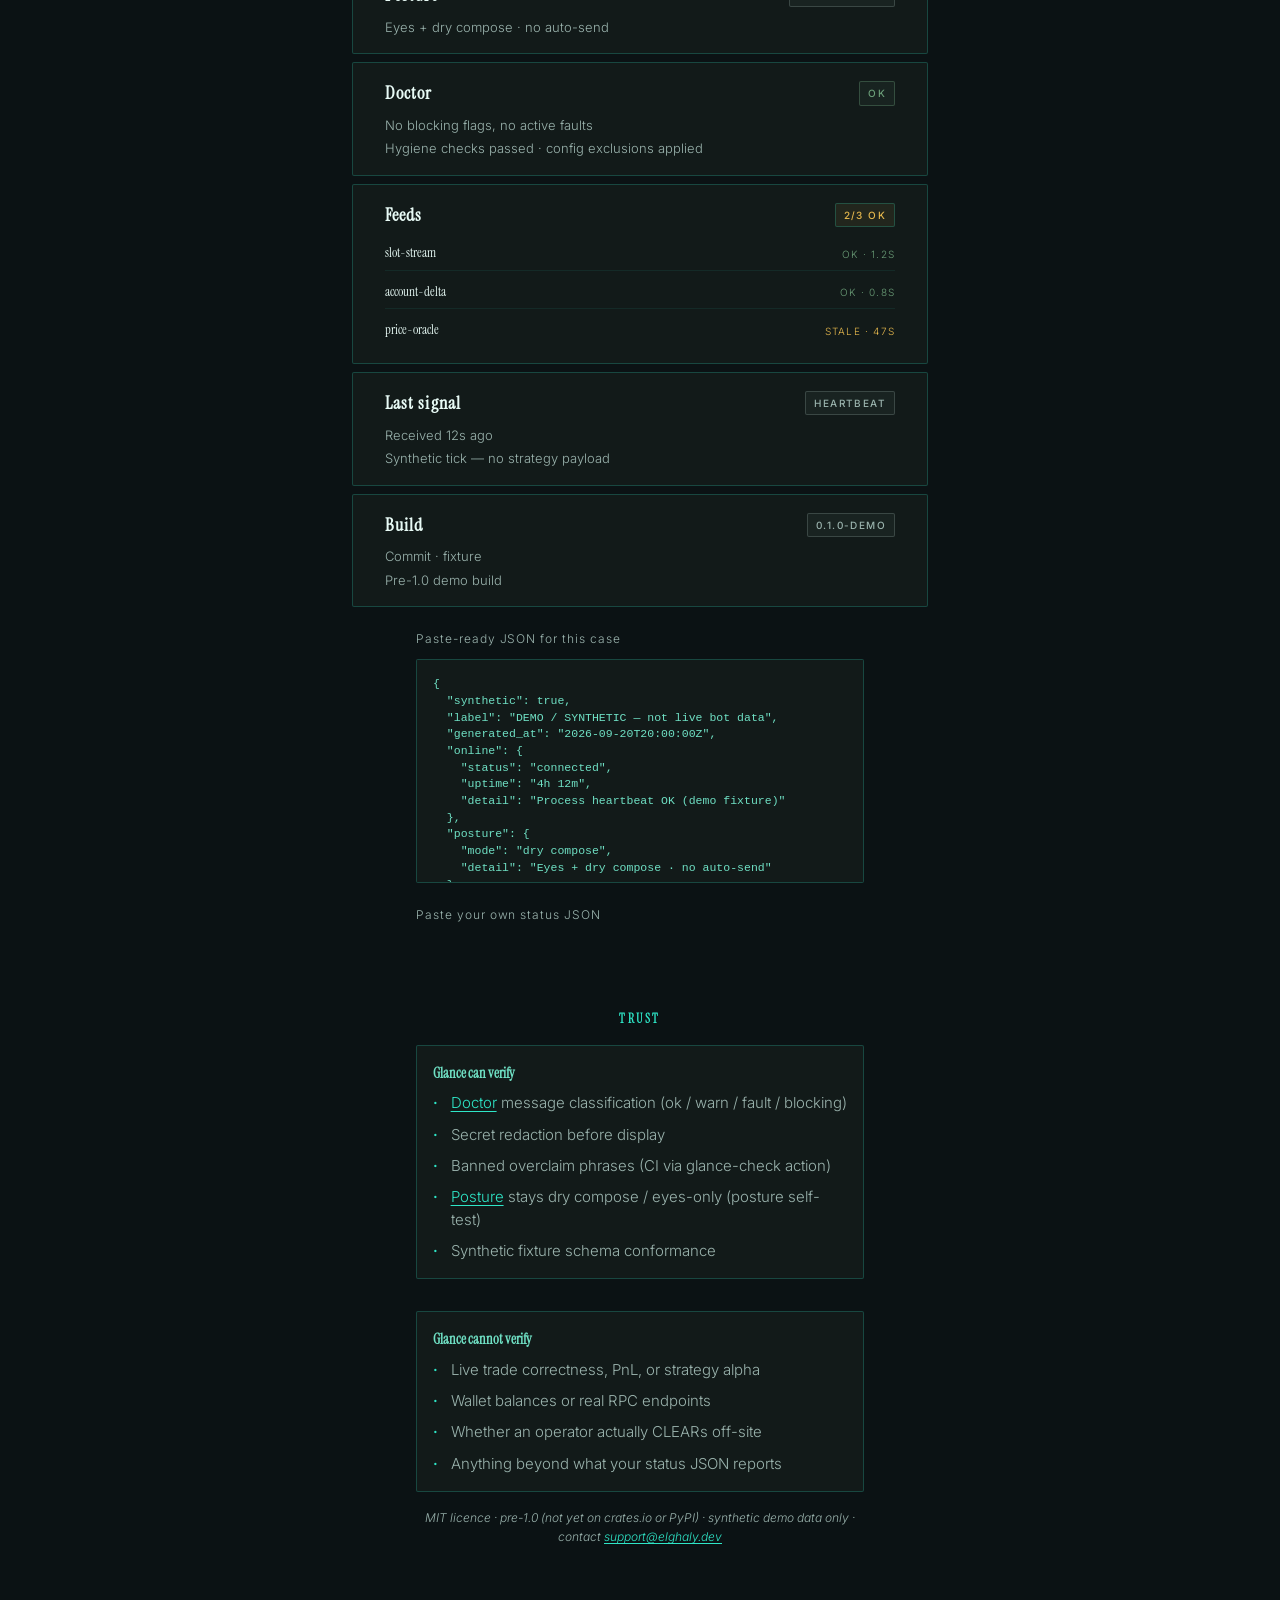
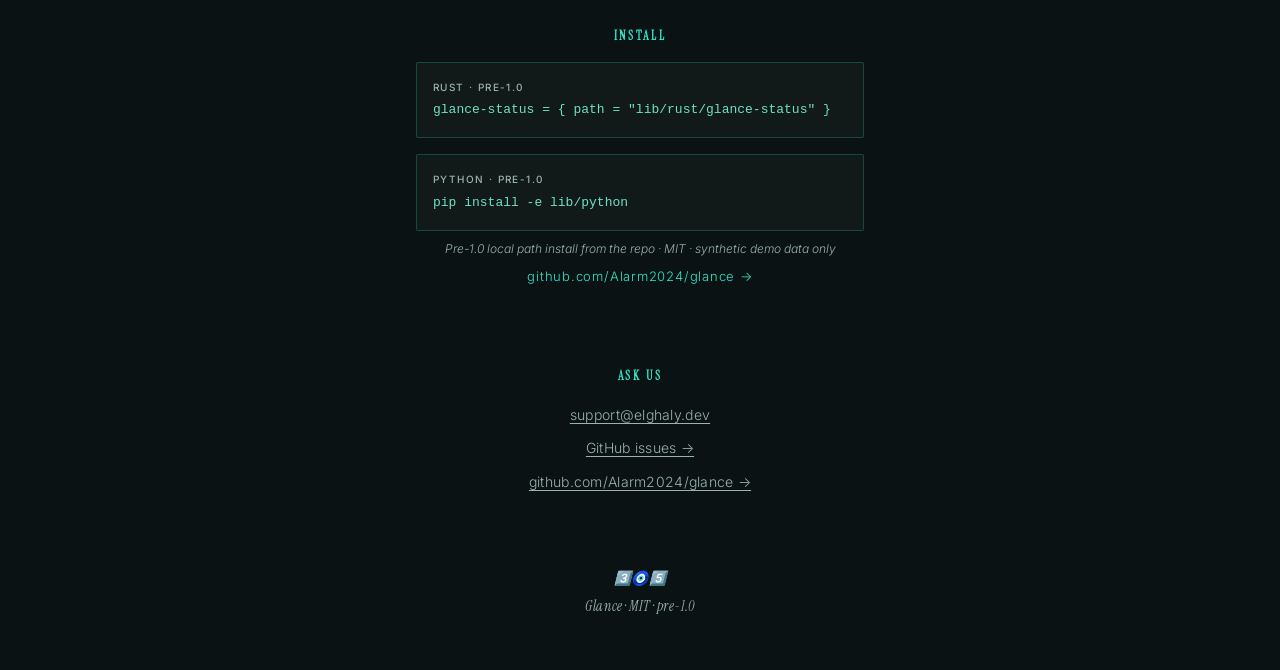
==== commit 00066c3e: "Site pass: 404 page, brand link name, underlined in-text links, focusable demo box - 404.html in the" ====
--- a/index.html
+++ b/index.html
@@ -25,7 +25,7 @@
       }
     })();
   </script>
-  <link rel="stylesheet" href="css/style.css?v=packaging1">
+  <link rel="stylesheet" href="css/style.css?v=a11y2">
   <link rel="preconnect" href="https://fonts.googleapis.com">
   <link rel="preconnect" href="https://fonts.gstatic.com" crossorigin>
   <link href="https://fonts.googleapis.com/css2?family=Instrument+Serif:ital@0;1&family=Inter:wght@400;500;600&display=swap" rel="stylesheet">
@@ -40,10 +40,15 @@
     .header-right{margin-left:auto;display:flex;align-items:center;gap:6px;flex-wrap:nowrap}
     .lang-switch{display:flex;gap:3px;flex-wrap:nowrap}
   </style>
+  <meta property="og:type" content="website">
+  <meta property="og:site_name" content="glance">
+  <link rel="icon" href="/favicon.ico" sizes="any">
+  <link rel="icon" href="/favicon.svg" type="image/svg+xml">
+  <link rel="apple-touch-icon" href="/apple-touch-icon.png">
 </head>
 <body>
   <div class="topbar">
-    <a class="brand" href="/" aria-label="Glance home">
+    <a class="brand" href="/">
       <span class="gmark" aria-hidden="true">G</span>
       <span class="gword">GLANCE</span>
     </a>
@@ -210,7 +215,7 @@
       </div>
       <details class="demo-paste" open>
         <summary data-i18n="demoPasteToggle">Paste-ready JSON for this case</summary>
-        <pre id="demo-paste-json" class="demo-paste__json" aria-label="Synthetic fixture JSON"></pre>
+        <pre id="demo-paste-json" class="demo-paste__json" aria-label="Synthetic fixture JSON" tabindex="0"></pre>
       </details>
       <details class="playground-advanced">
         <summary data-i18n="playgroundToggle">Paste your own status JSON</summary>
--- a/css/style.css
+++ b/css/style.css
@@ -986,3 +986,12 @@
     transition-duration: 0.01ms !important;
   }
 }
+
+/* Links inside running text need more than colour to stand out (axe
+   link-in-text-block: the teal sat at 1.4:1 against the body text). */
+main p a:not([class]),
+main li a:not([class]),
+.quickstart-step__hint a:not([class]) {
+  text-decoration: underline;
+  text-underline-offset: 0.18em;
+}
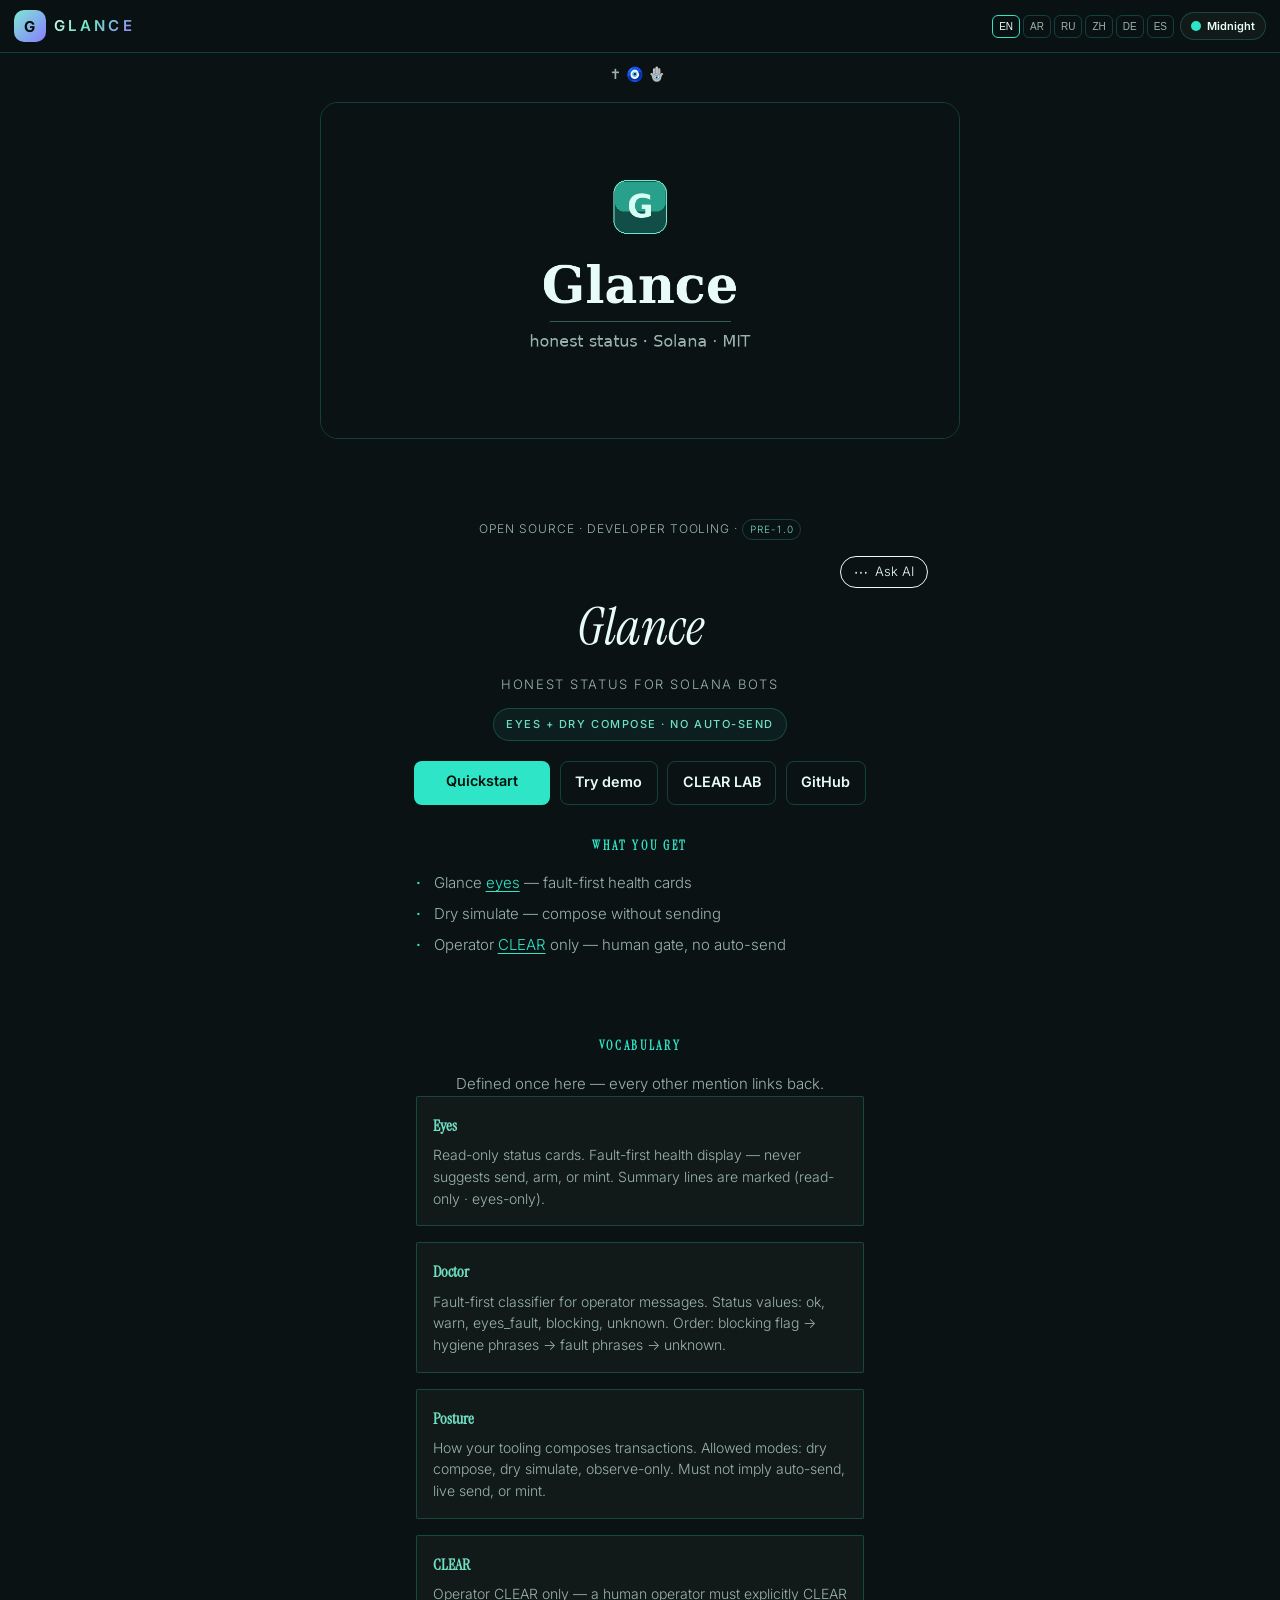
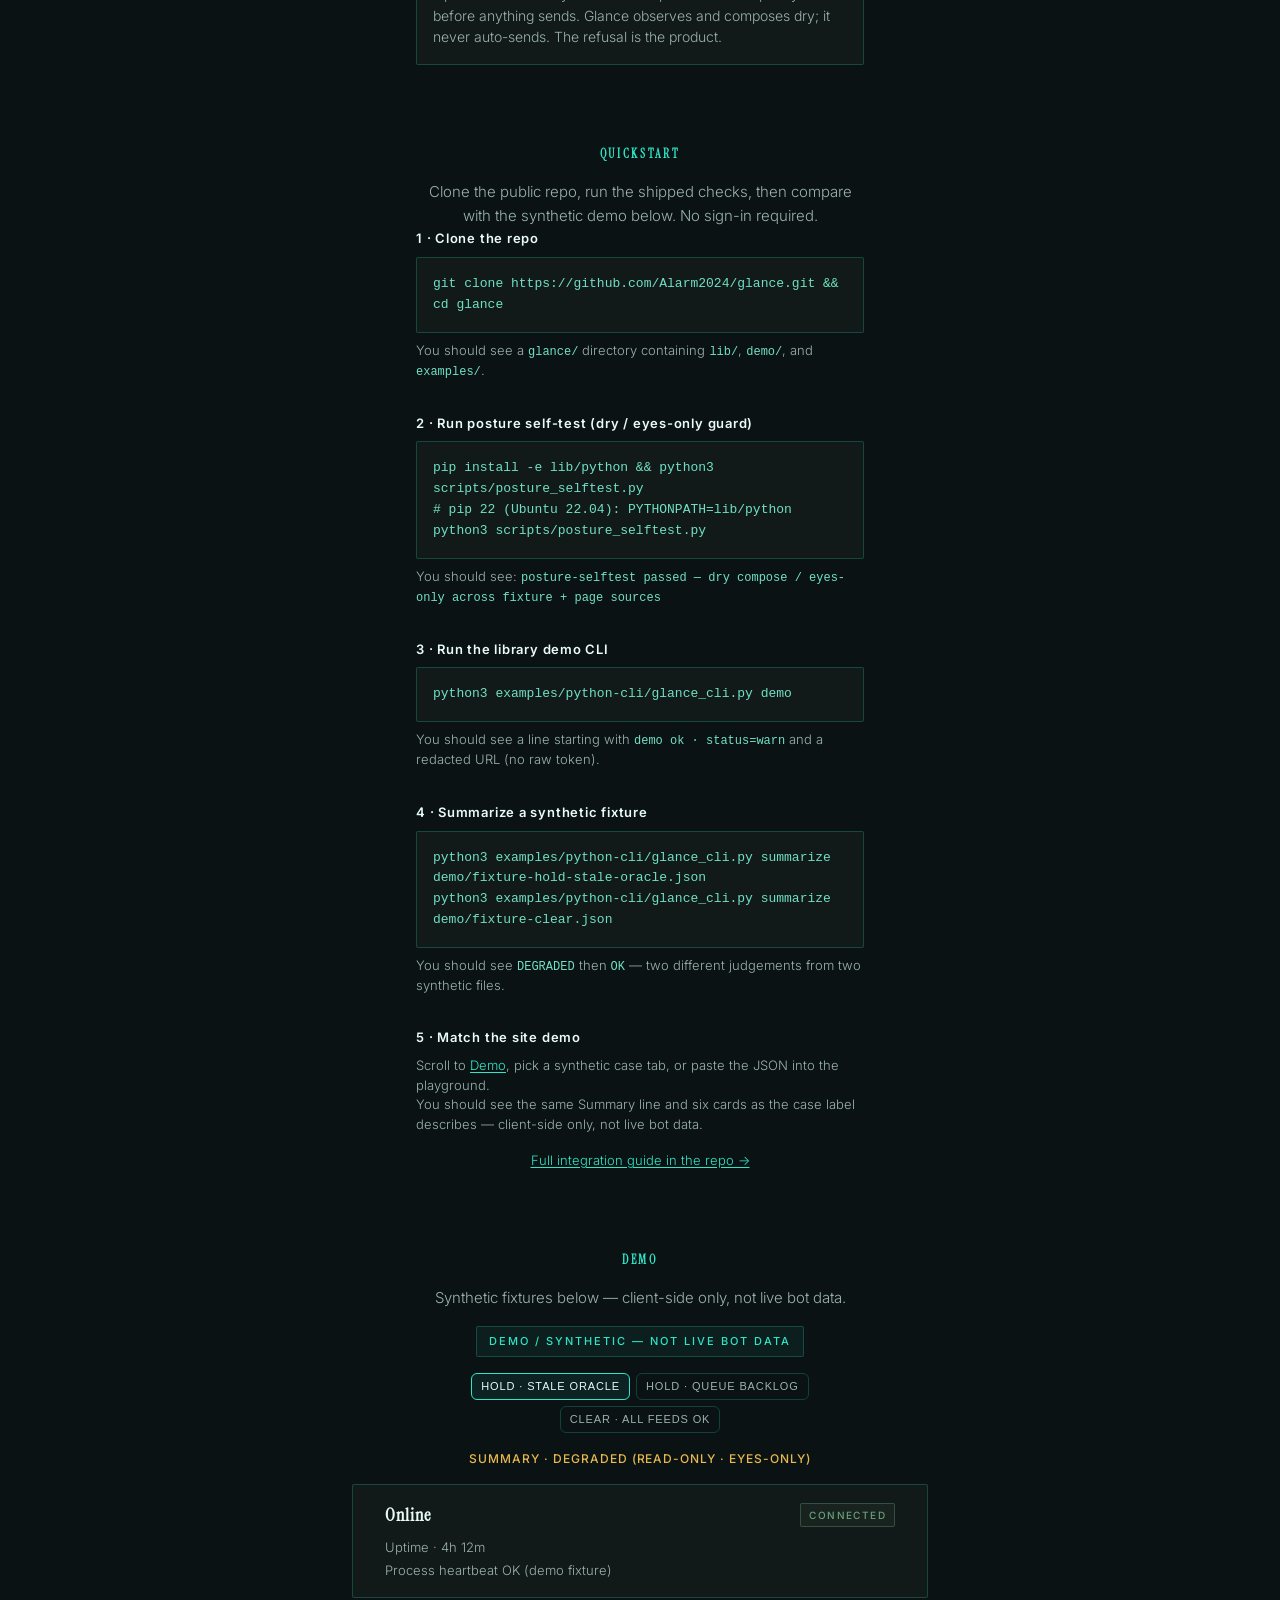
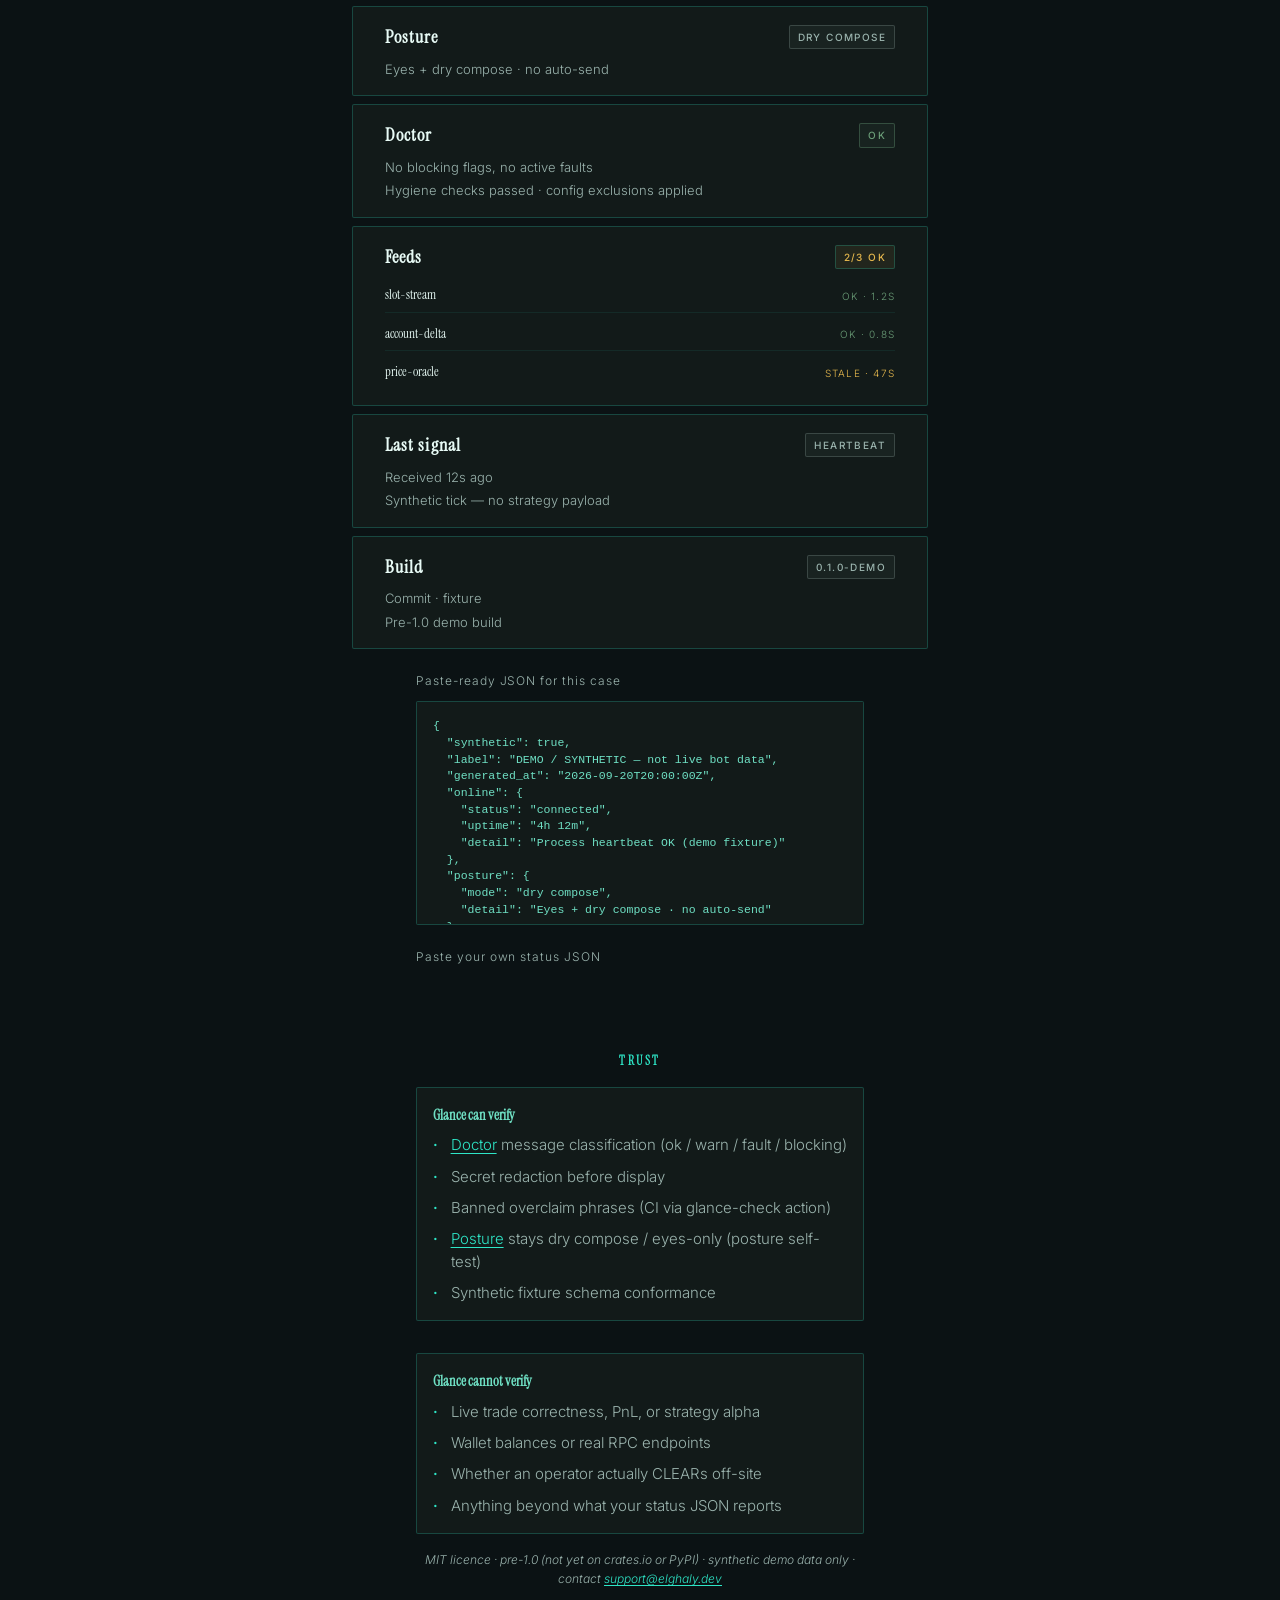
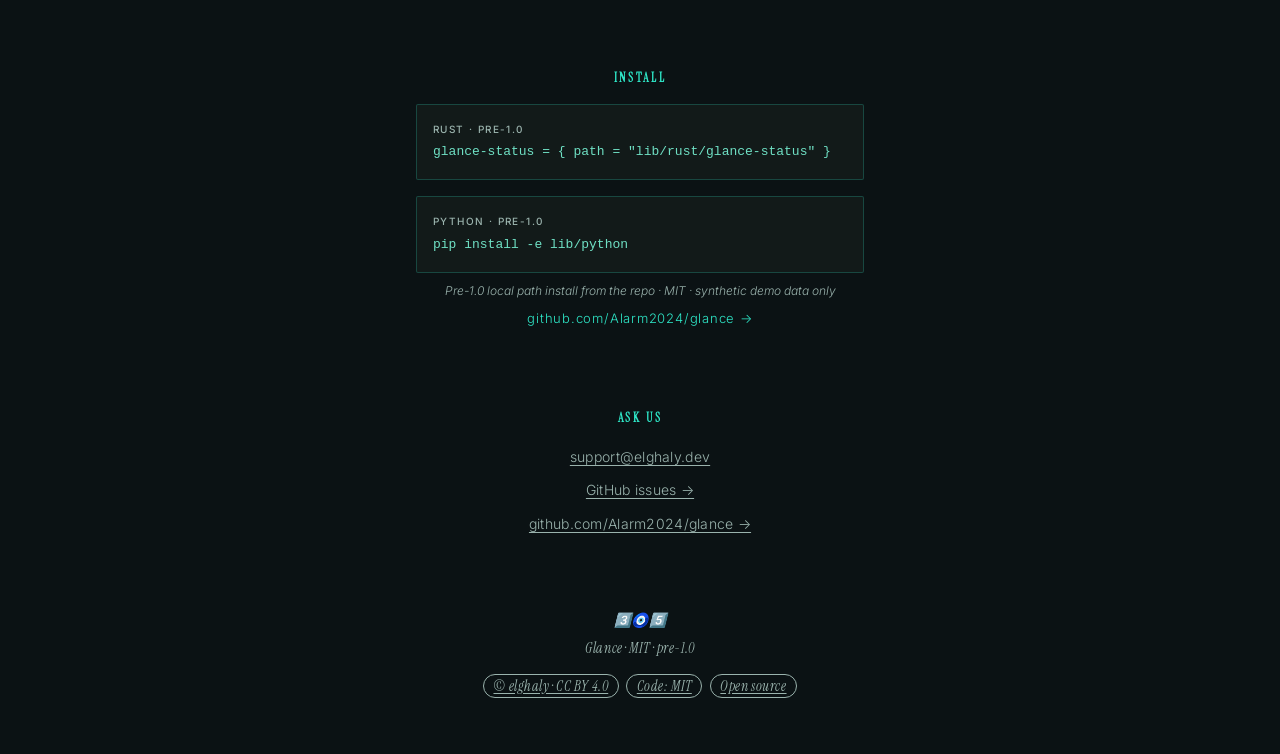
==== commit e80a091d: "Page menu (copy / Markdown / ChatGPT / Claude / Cursor) and license badges - "⋯ Ask AI" at the top o" ====
--- a/index.html
+++ b/index.html
@@ -25,7 +25,7 @@
       }
     })();
   </script>
-  <link rel="stylesheet" href="css/style.css?v=a11y2">
+  <link rel="stylesheet" href="css/style.css?v=a11y3">
   <link rel="preconnect" href="https://fonts.googleapis.com">
   <link rel="preconnect" href="https://fonts.gstatic.com" crossorigin>
   <link href="https://fonts.googleapis.com/css2?family=Instrument+Serif:ital@0;1&family=Inter:wght@400;500;600&display=swap" rel="stylesheet">
@@ -45,11 +45,12 @@
   <link rel="icon" href="/favicon.ico" sizes="any">
   <link rel="icon" href="/favicon.svg" type="image/svg+xml">
   <link rel="apple-touch-icon" href="/apple-touch-icon.png">
+<style id="lic-badges-css">.lic-badges{margin:.75rem 0 0;font-size:.75rem;line-height:1.2}.lic-badges>a,.lic-badges>span{display:inline-flex;align-items:center;min-height:24px;margin:.2rem .15rem;padding:0 .6rem;border:1px solid currentColor;border-radius:999px;color:inherit;vertical-align:middle}.lic-badges>a{text-decoration:underline;text-underline-offset:2px}.lic-badges>span{text-decoration:none}</style>
 </head>
 <body>
   <div class="topbar">
-    <a class="brand" href="/">
-      <span class="gmark" aria-hidden="true">G</span>
+    <a class="brand" href="/" aria-label="Glance home">
+      <span class="gmark" aria-hidden="true"></span>
       <span class="gword">GLANCE</span>
     </a>
     <div class="header-right">
@@ -72,6 +73,7 @@
 
   <header class="hero">
     <p class="hero__eyebrow"><span data-i18n="eyebrow">Open source · Developer tooling</span> · <span class="pre1-badge">pre-1.0</span></p>
+    <div class="page-menu" data-page-menu style="display:flex;justify-content:flex-end;min-height:34px;margin:0 0 .5rem"></div>
     <h1 class="hero__title">Glance</h1>
     <p class="hero__tag" data-i18n="tag">Honest status for Solana bots</p>
     <p class="status-strip" data-i18n="statusStrip">Eyes + dry compose · no auto-send</p>
@@ -215,7 +217,7 @@
       </div>
       <details class="demo-paste" open>
         <summary data-i18n="demoPasteToggle">Paste-ready JSON for this case</summary>
-        <pre id="demo-paste-json" class="demo-paste__json" aria-label="Synthetic fixture JSON" tabindex="0"></pre>
+        <pre id="demo-paste-json" class="demo-paste__json" tabindex="0"></pre>
       </details>
       <details class="playground-advanced">
         <summary data-i18n="playgroundToggle">Paste your own status JSON</summary>
@@ -275,10 +277,12 @@
   <footer class="footer">
     <p class="signs signs--bottom" aria-hidden="true">3️⃣🧿5️⃣</p>
     <p data-i18n="footer">Glance · MIT · pre-1.0</p>
+  <p class="lic-badges"><a href="https://creativecommons.org/licenses/by/4.0/" rel="license">© elghaly · CC BY 4.0</a> <a href="https://github.com/Alarm2024/glance/blob/main/LICENSE">Code: MIT</a> <a href="https://github.com/Alarm2024">Open source</a></p>
   </footer>
 
   <script src="themes.js?v=packaging1"></script>
   <script src="i18n.js?v=packaging1"></script>
   <script src="app.js?v=packaging1"></script>
+<script src="/page-menu.js" defer></script>
 </body>
 </html>
--- a/css/style.css
+++ b/css/style.css
@@ -89,6 +89,12 @@
   background: linear-gradient(135deg, #7ee8d4, #8a7cff);
 }
 
+/* The letter is drawn by CSS so it is not part of the link's visible text:
+   the link is named "Glance home" and its visible text stays "GLANCE". */
+.gmark::before {
+  content: "G";
+}
+
 .gword {
   font-size: 12px;
   letter-spacing: 0.2em;
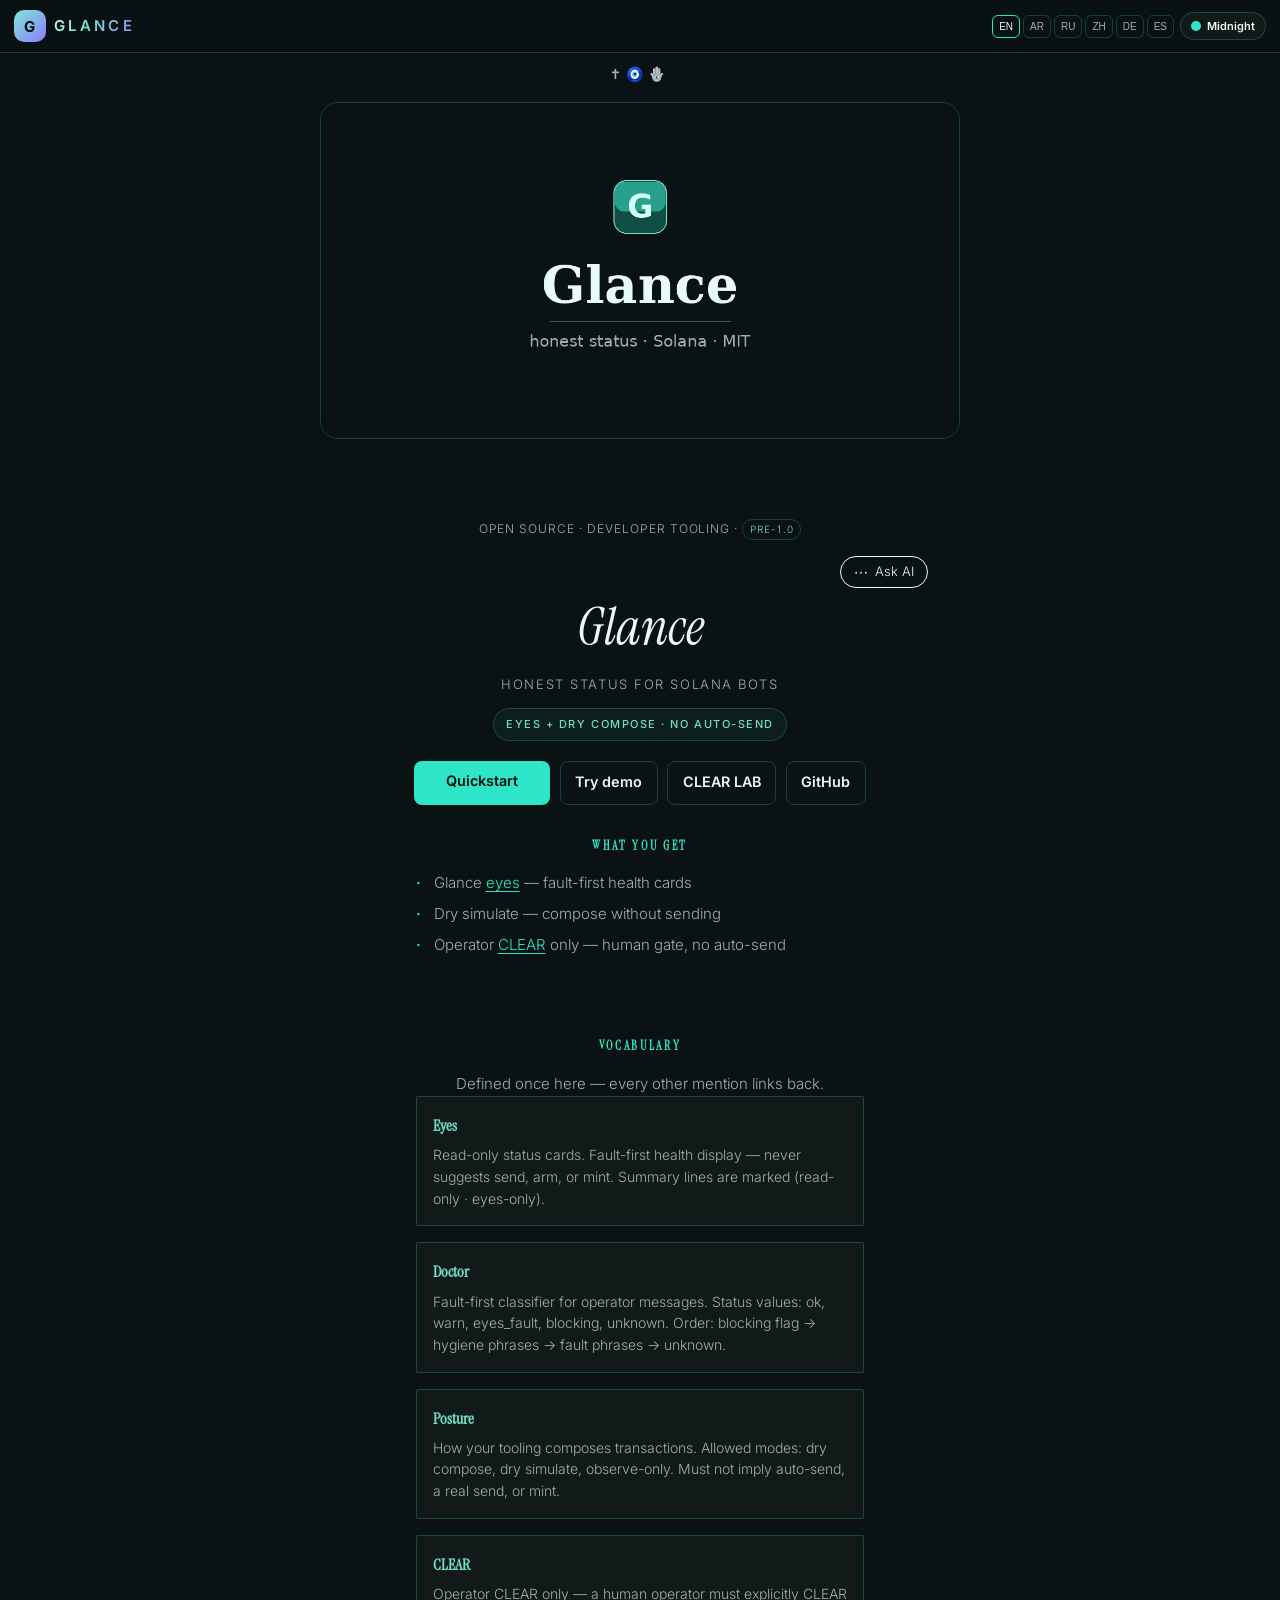
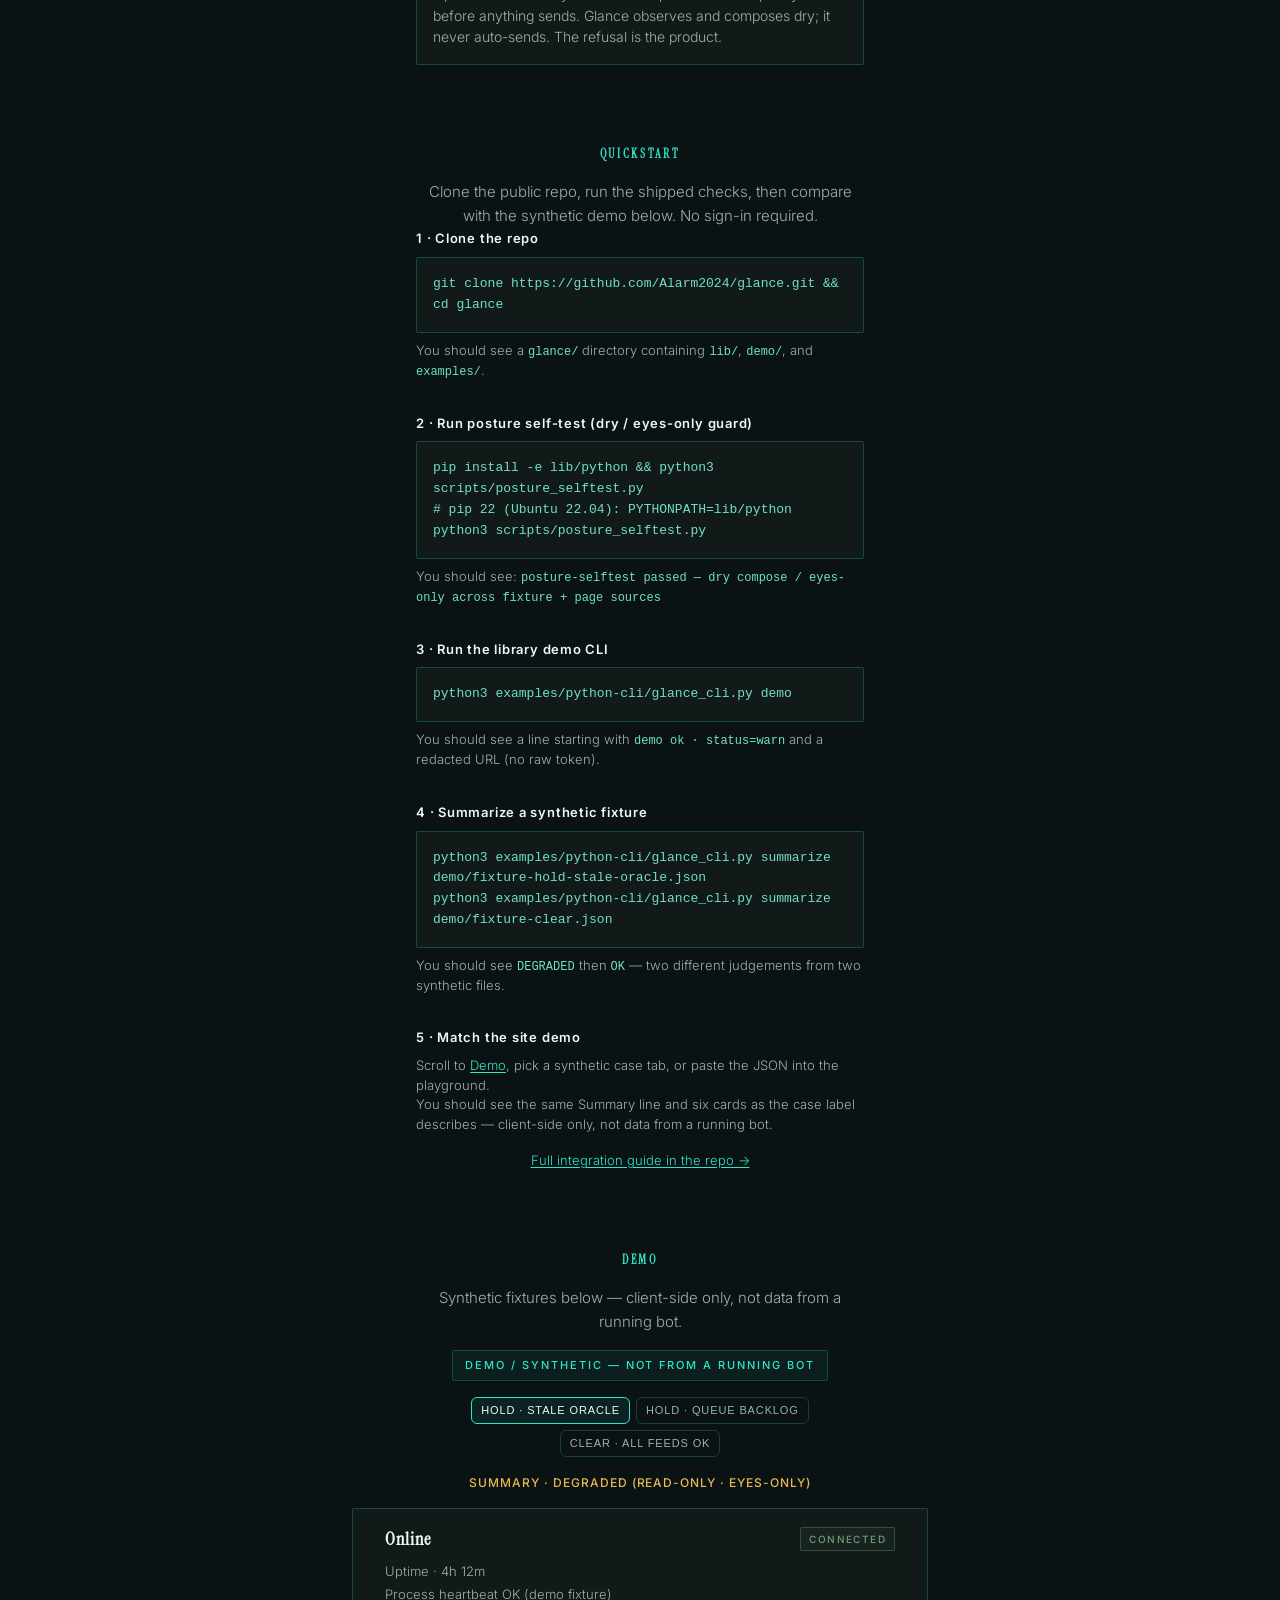
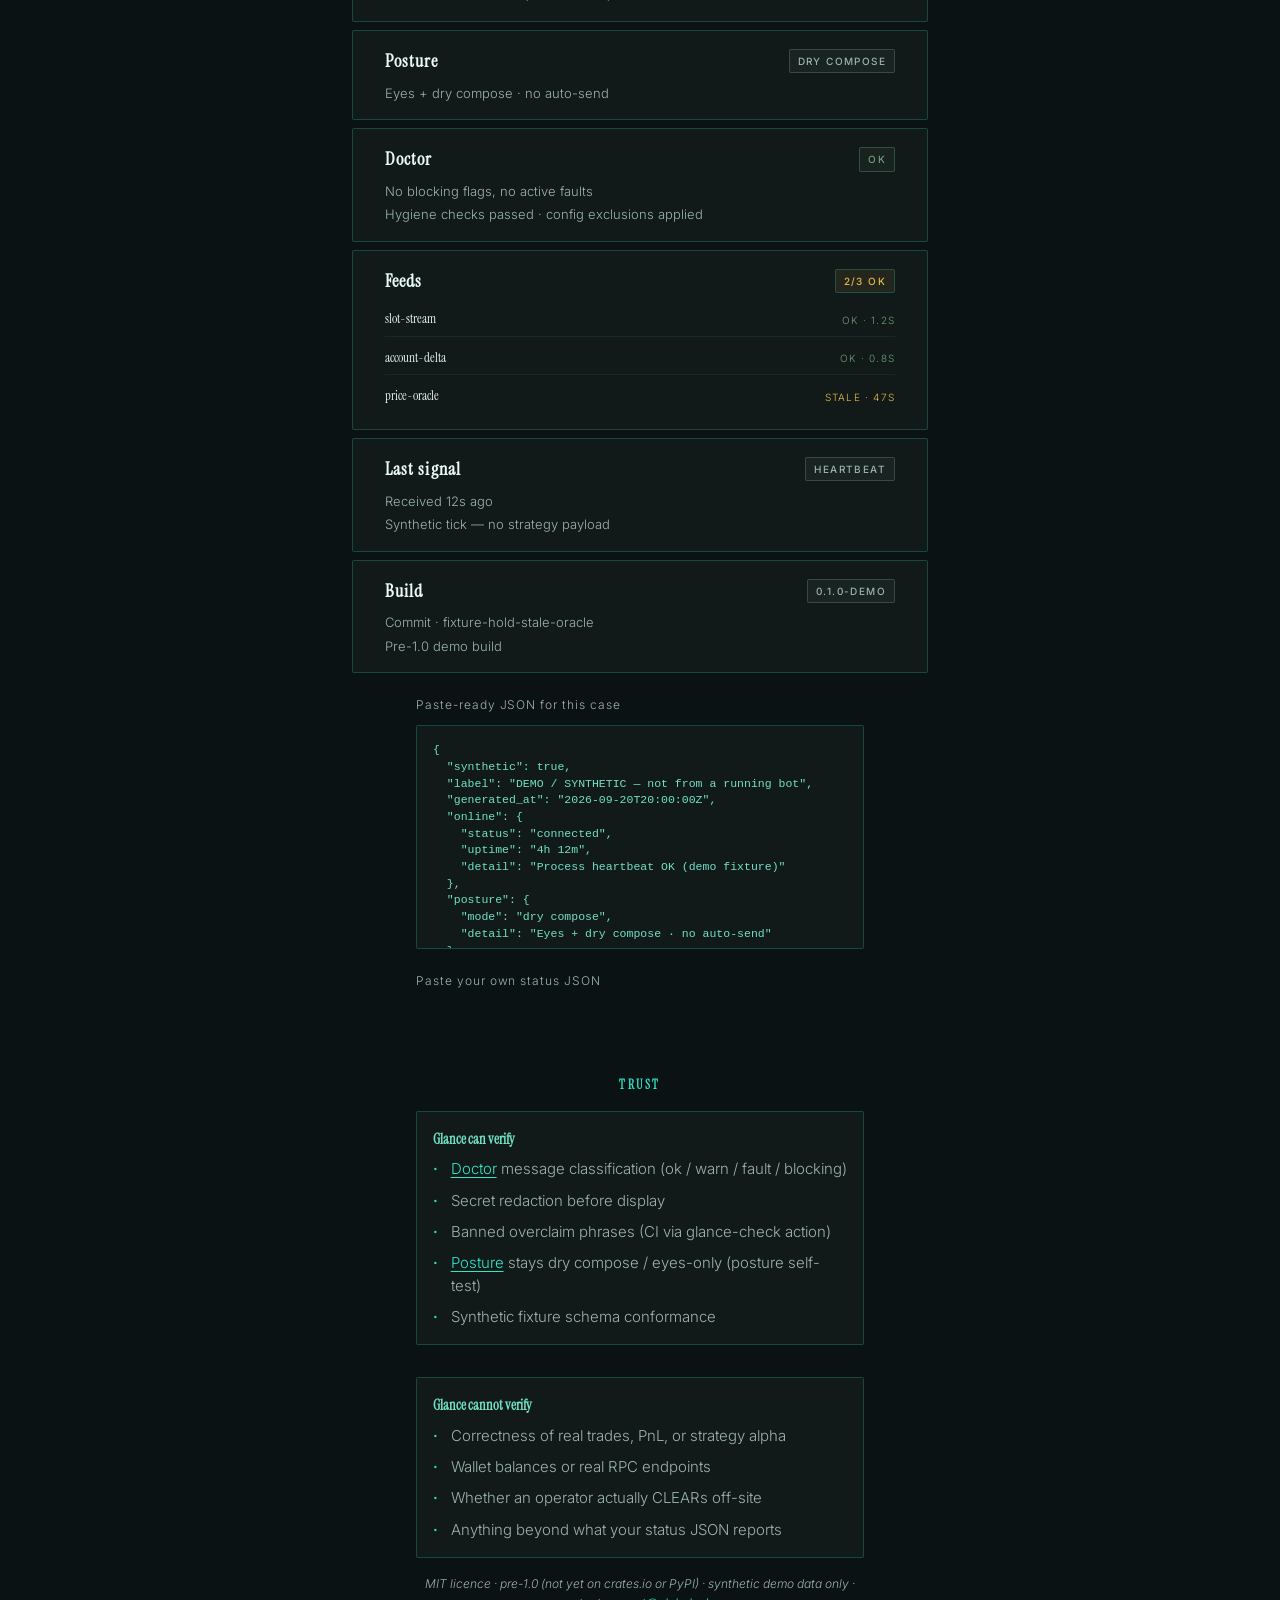
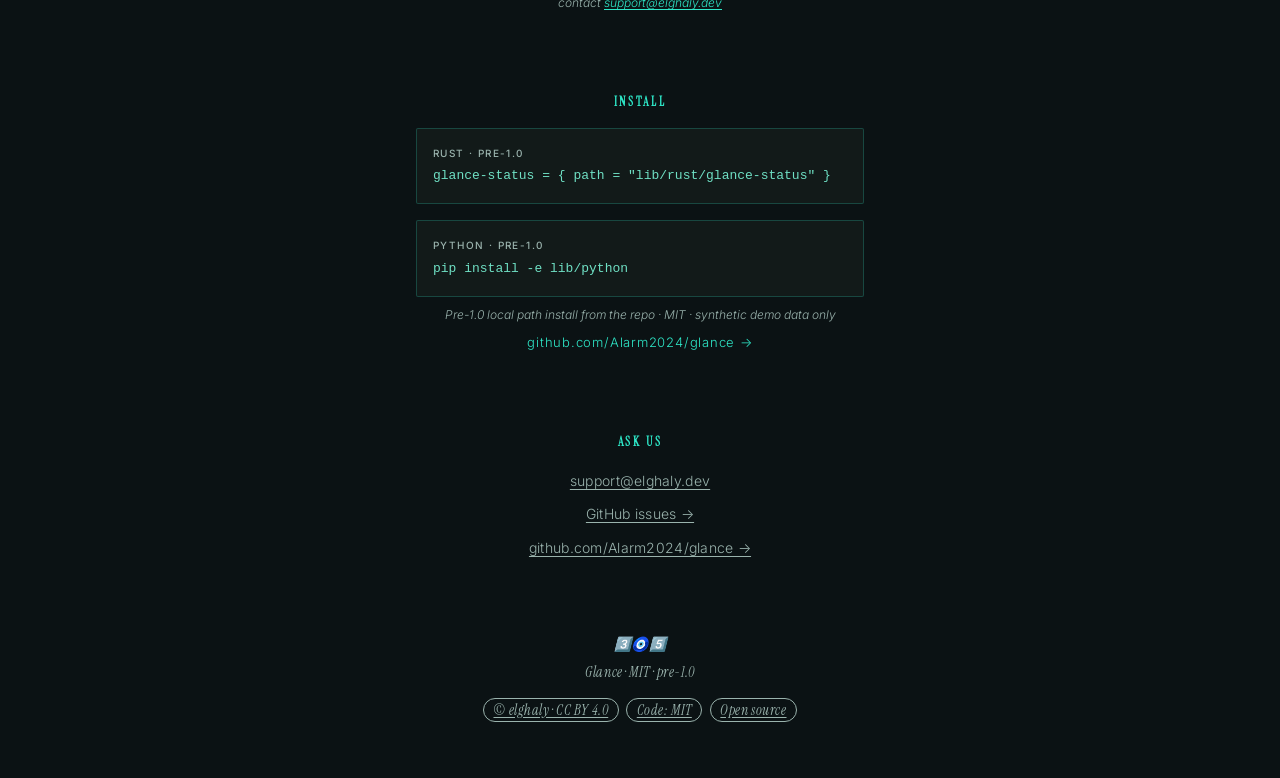
==== commit 7150db78: "Wording: drop "live" from public text, say what is meant instead "not live bot data" → "not from a r" ====
--- a/index.html
+++ b/index.html
@@ -6,13 +6,13 @@
   <meta name="description" content="Glance — honest status for Solana bot operators. Eyes, dry simulate, operator CLEAR only. Synthetic demo. MIT.">
   <meta name="theme-color" content="#0b1214">
   <meta property="og:title" content="Glance — honest status for Solana bots">
-  <meta property="og:description" content="Open-source observability for Solana bot operators. Try the synthetic demo — no live send.">
+  <meta property="og:description" content="Open-source observability for Solana bot operators. Try the synthetic demo — it never sends a transaction.">
   <meta property="og:image" content="https://glance.elghaly.dev/glance-card.jpg?v=packaging1">
   <meta property="og:image:alt" content="Glance status dashboard preview">
   <meta property="og:url" content="https://glance.elghaly.dev/">
   <meta name="twitter:card" content="summary_large_image">
   <meta name="twitter:title" content="Glance — honest status for Solana bots">
-  <meta name="twitter:description" content="Open-source observability for Solana bot operators. Try the synthetic demo — no live send.">
+  <meta name="twitter:description" content="Open-source observability for Solana bot operators. Try the synthetic demo — it never sends a transaction.">
   <meta name="twitter:image" content="https://glance.elghaly.dev/glance-card.jpg?v=packaging1">
   <meta name="twitter:image:alt" content="Glance status dashboard preview">
   <link rel="canonical" href="https://glance.elghaly.dev/">
@@ -109,7 +109,7 @@
         </div>
         <div class="vocab-list__item" id="vocab-posture">
           <dt data-i18n="vocabPostureTerm">Posture</dt>
-          <dd data-i18n="vocabPostureDef">How your tooling composes transactions. Allowed modes: dry compose, dry simulate, observe-only. Must not imply auto-send, live send, or mint.</dd>
+          <dd data-i18n="vocabPostureDef">How your tooling composes transactions. Allowed modes: dry compose, dry simulate, observe-only. Must not imply auto-send, a real send, or mint.</dd>
         </div>
         <div class="vocab-list__item" id="vocab-clear">
           <dt data-i18n="vocabClearTerm">CLEAR</dt>
@@ -147,7 +147,7 @@
         <li class="quickstart-step">
           <p class="quickstart-step__title" data-i18n="qs5Title">5 · Match the site demo</p>
           <p class="quickstart-step__hint" data-i18n-html="qs5Hint">Scroll to <a href="#demo">Demo</a>, pick a synthetic case tab, or paste the JSON into the playground.</p>
-          <p class="quickstart-step__check" data-i18n="qs5Check">You should see the same Summary line and six cards as the case label describes — client-side only, not live bot data.</p>
+          <p class="quickstart-step__check" data-i18n="qs5Check">You should see the same Summary line and six cards as the case label describes — client-side only, not data from a running bot.</p>
         </li>
       </ol>
       <p class="quickstart-more"><a href="https://github.com/Alarm2024/glance/blob/main/docs/add-glance-in-15-minutes.md" target="_blank" rel="noopener" data-i18n="quickstartGuide">Full integration guide in the repo →</a></p>
@@ -155,8 +155,8 @@
 
     <section class="section demo" id="demo">
       <h2 class="section__label" data-i18n="sectionDemo">Demo</h2>
-      <p class="build__text playground__hint" data-i18n="demoHint">Synthetic fixtures below — client-side only, not live bot data.</p>
-      <p id="synthetic-banner" class="synthetic-banner" data-synthetic="true" data-i18n="syntheticFallback">DEMO / SYNTHETIC — not live bot data</p>
+      <p class="build__text playground__hint" data-i18n="demoHint">Synthetic fixtures below — client-side only, not data from a running bot.</p>
+      <p id="synthetic-banner" class="synthetic-banner" data-synthetic="true" data-i18n="syntheticFallback">DEMO / SYNTHETIC — not from a running bot</p>
       <div class="demo-cases" role="tablist" aria-label="Synthetic demo cases">
         <button type="button" class="demo-case on" role="tab" aria-selected="true" data-case="hold-stale-oracle" data-i18n="caseHoldOracle">HOLD · stale oracle</button>
         <button type="button" class="demo-case" role="tab" aria-selected="false" data-case="hold-queue" data-i18n="caseHoldQueue">HOLD · queue backlog</button>
@@ -244,7 +244,7 @@
         <div class="trust-block">
           <h3 class="trust-block__title" data-i18n="trustCannotTitle">Glance cannot verify</h3>
           <ul class="bullets bullets--left">
-            <li data-i18n="trustCannot1">Live trade correctness, PnL, or strategy alpha</li>
+            <li data-i18n="trustCannot1">Correctness of real trades, PnL, or strategy alpha</li>
             <li data-i18n="trustCannot2">Wallet balances or real RPC endpoints</li>
             <li data-i18n="trustCannot3">Whether an operator actually CLEARs off-site</li>
             <li data-i18n="trustCannot4">Anything beyond what your status JSON reports</li>
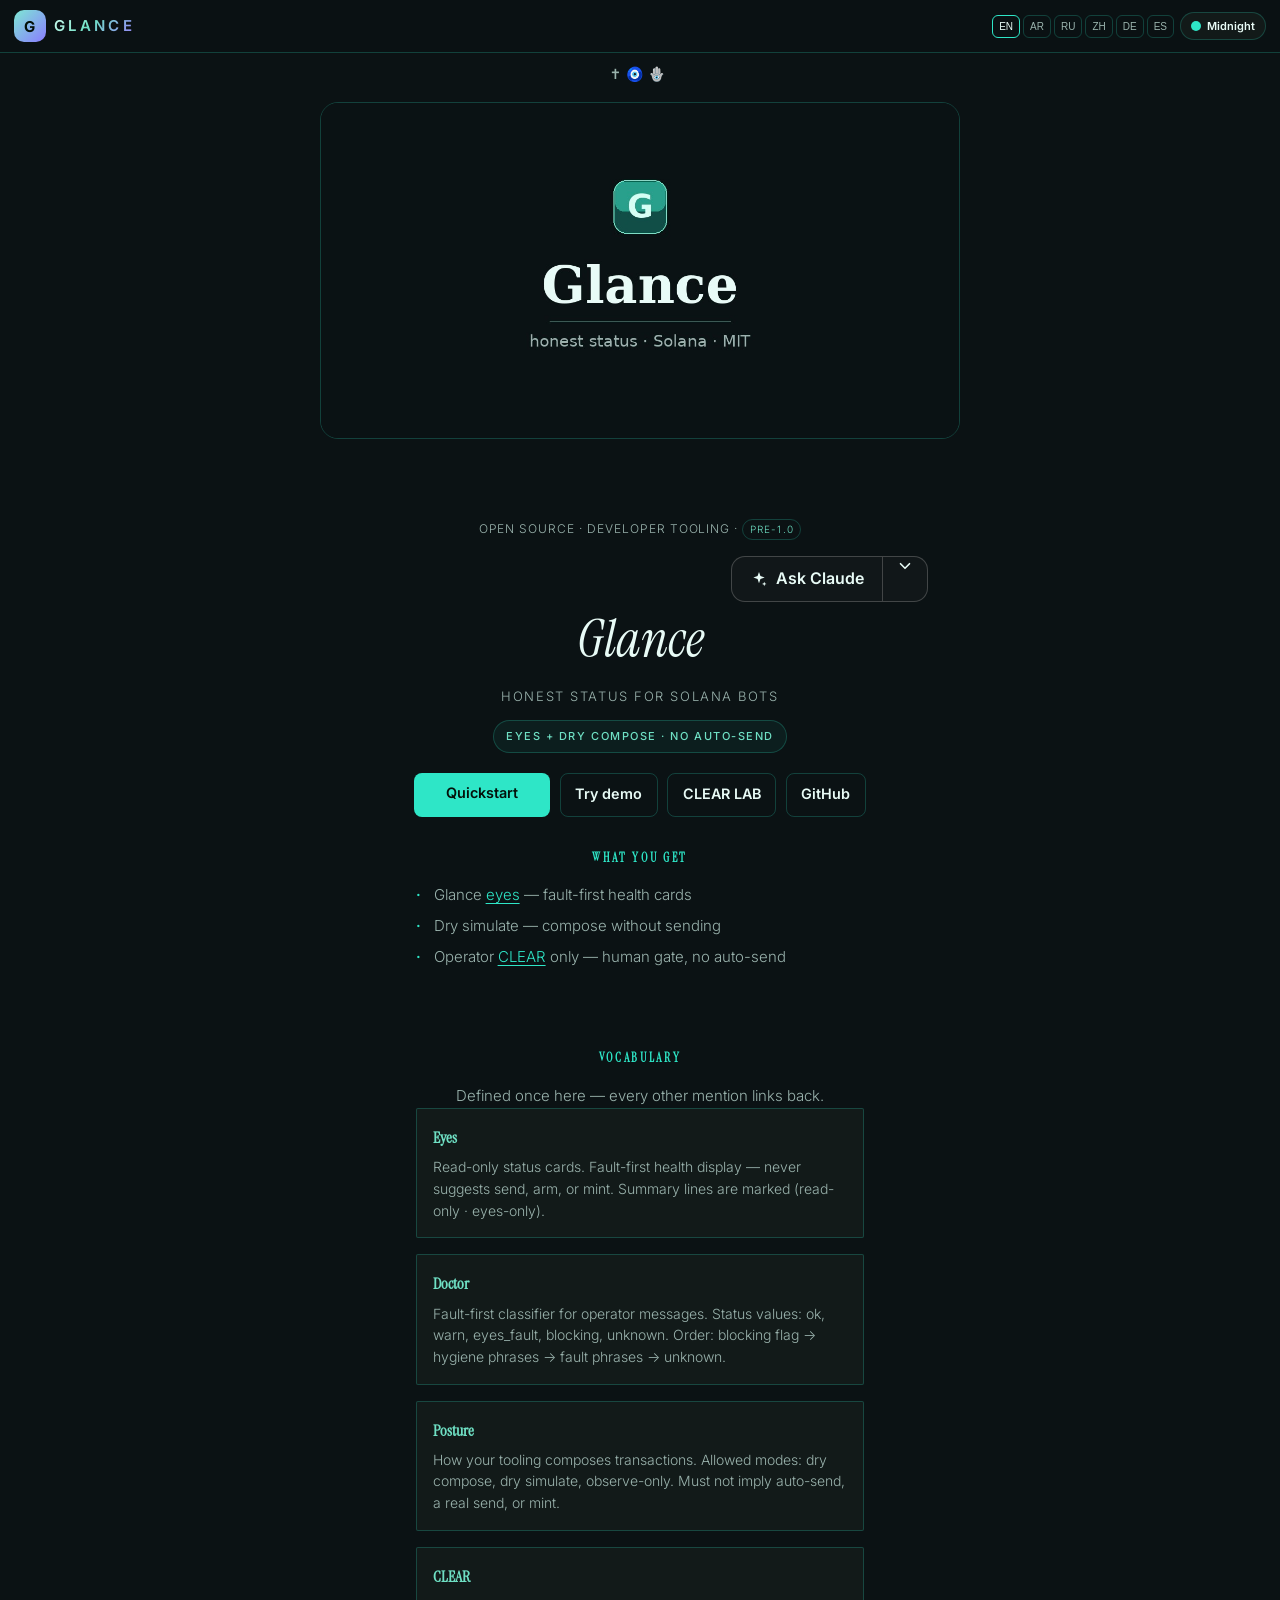
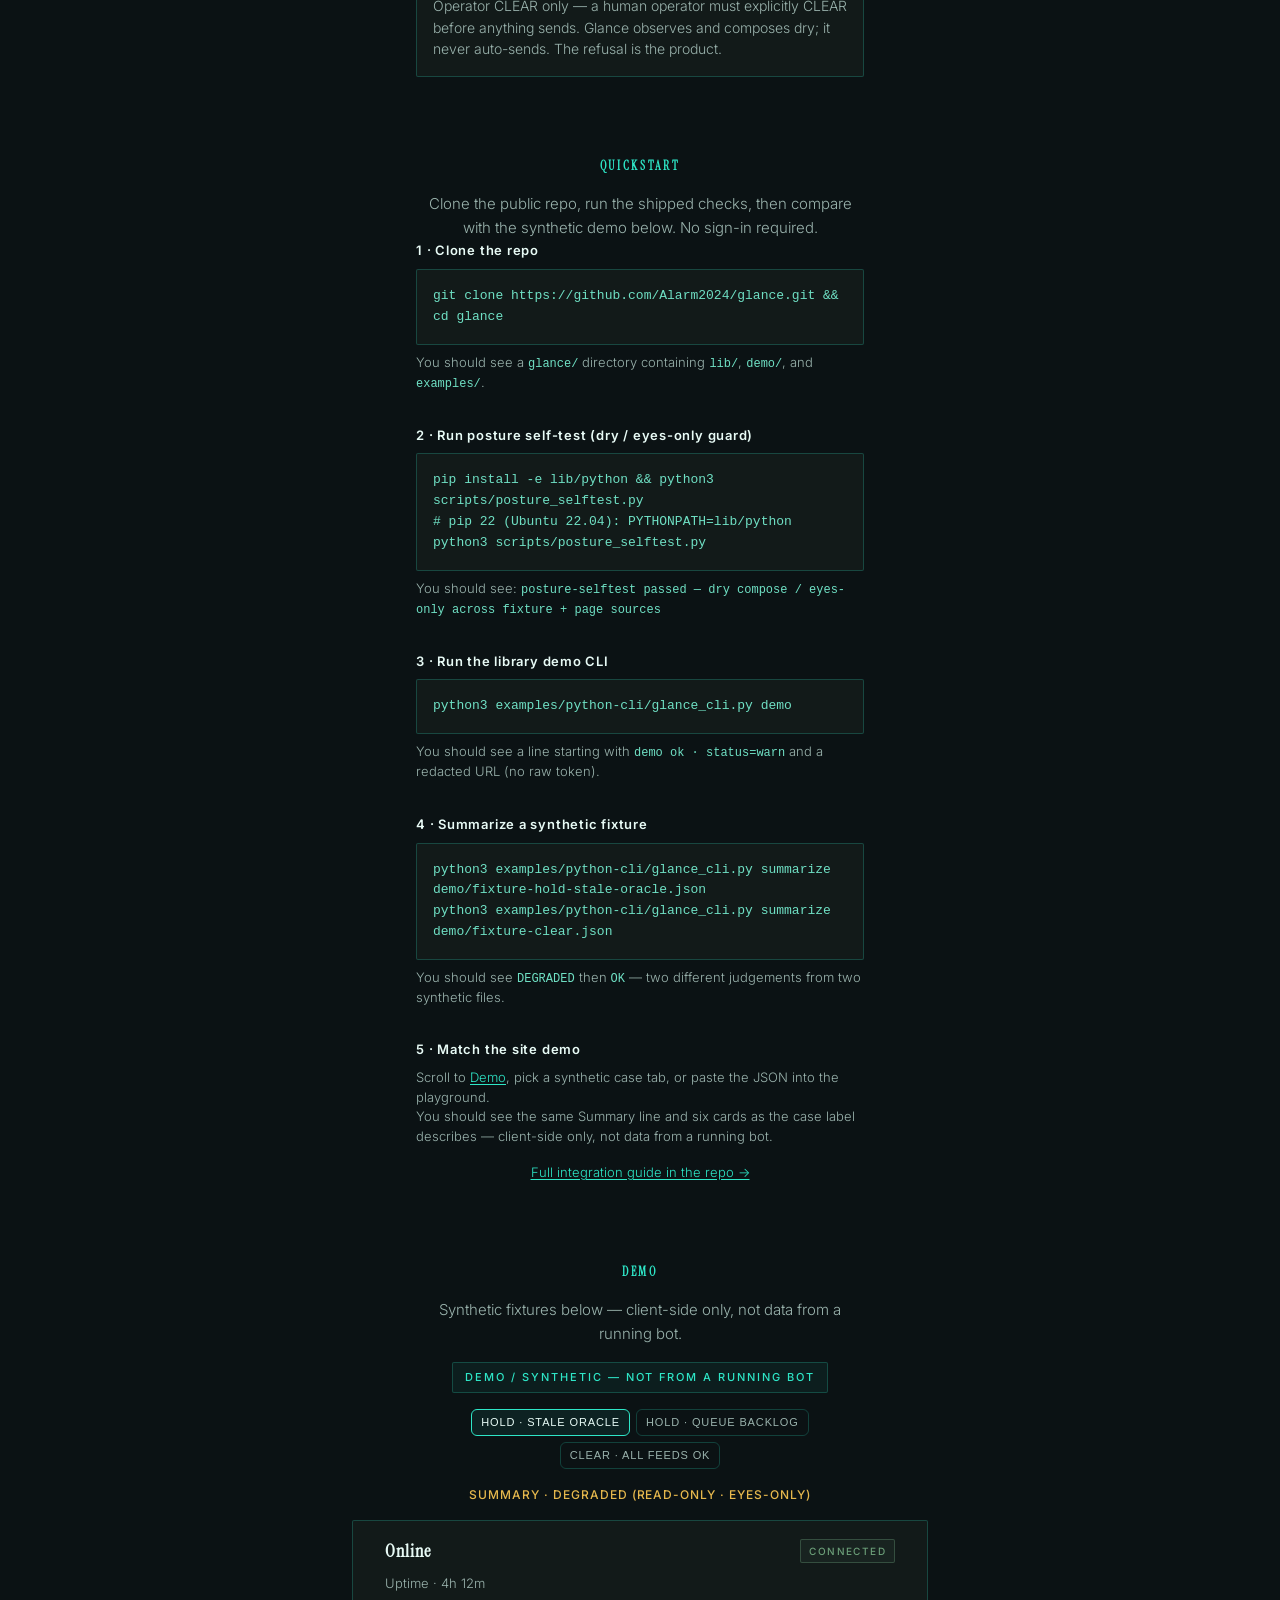
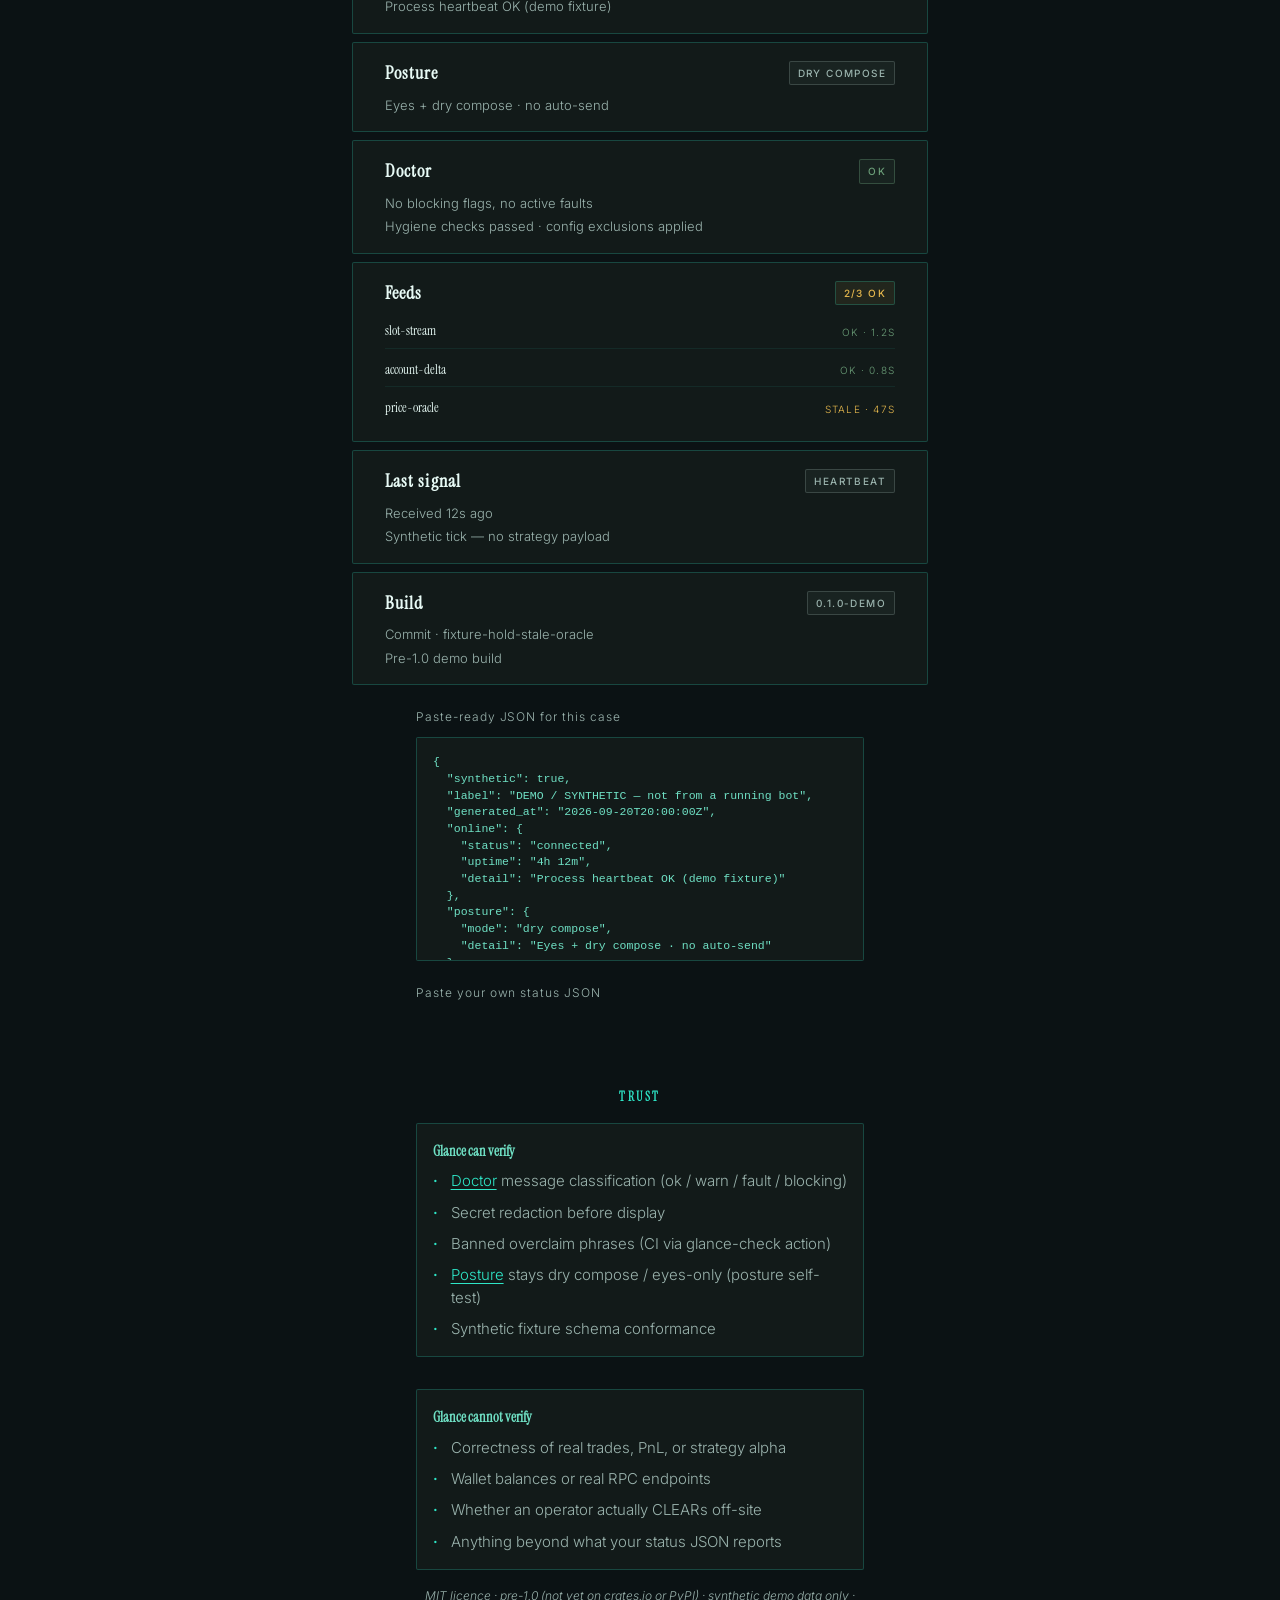
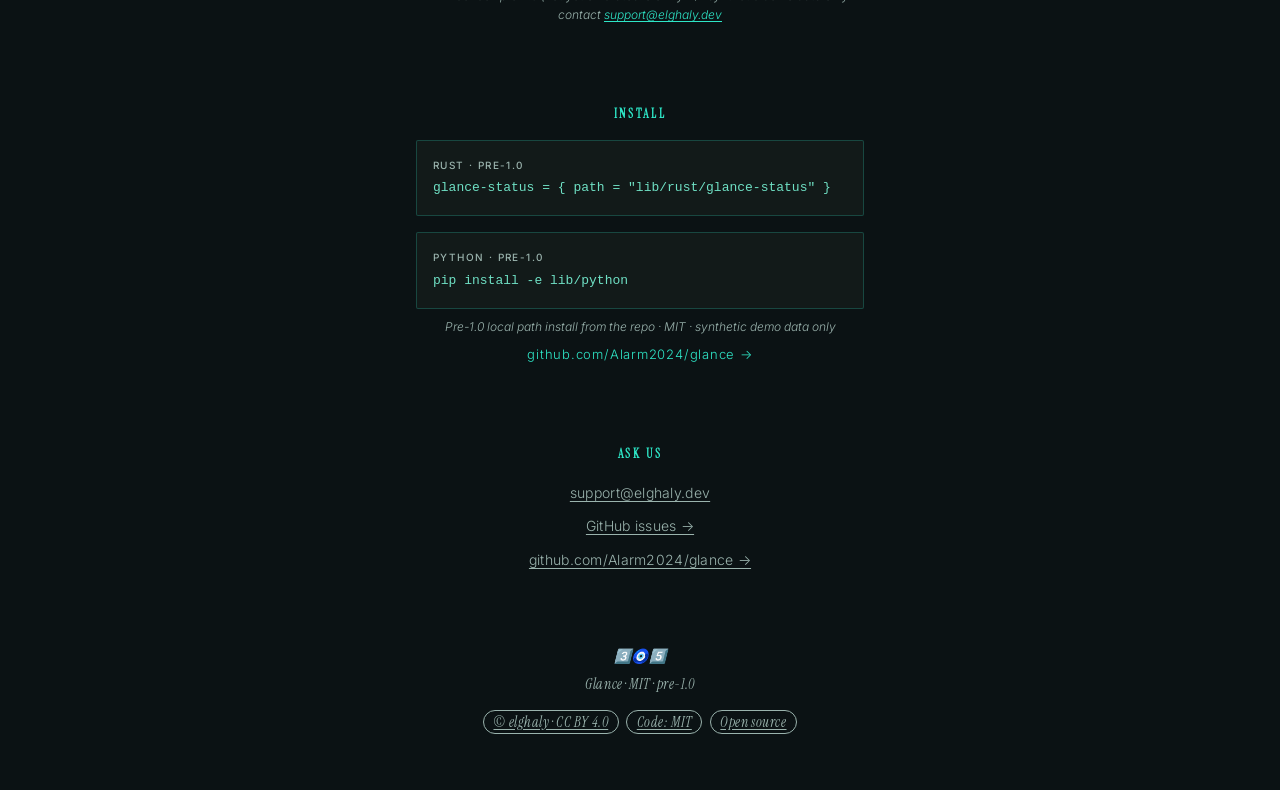
==== commit 334d0be4: "page-menu: Ask Claude split button (46px), the rest under ⌄ Same file as Alarm2024/elghaly#24. Slots" ====
--- a/index.html
+++ b/index.html
@@ -73,7 +73,7 @@
 
   <header class="hero">
     <p class="hero__eyebrow"><span data-i18n="eyebrow">Open source · Developer tooling</span> · <span class="pre1-badge">pre-1.0</span></p>
-    <div class="page-menu" data-page-menu style="display:flex;justify-content:flex-end;min-height:34px;margin:0 0 .5rem"></div>
+    <div class="page-menu" data-page-menu style="display:flex;justify-content:flex-end;min-height:46px;margin:0 0 .5rem"></div>
     <h1 class="hero__title">Glance</h1>
     <p class="hero__tag" data-i18n="tag">Honest status for Solana bots</p>
     <p class="status-strip" data-i18n="statusStrip">Eyes + dry compose · no auto-send</p>
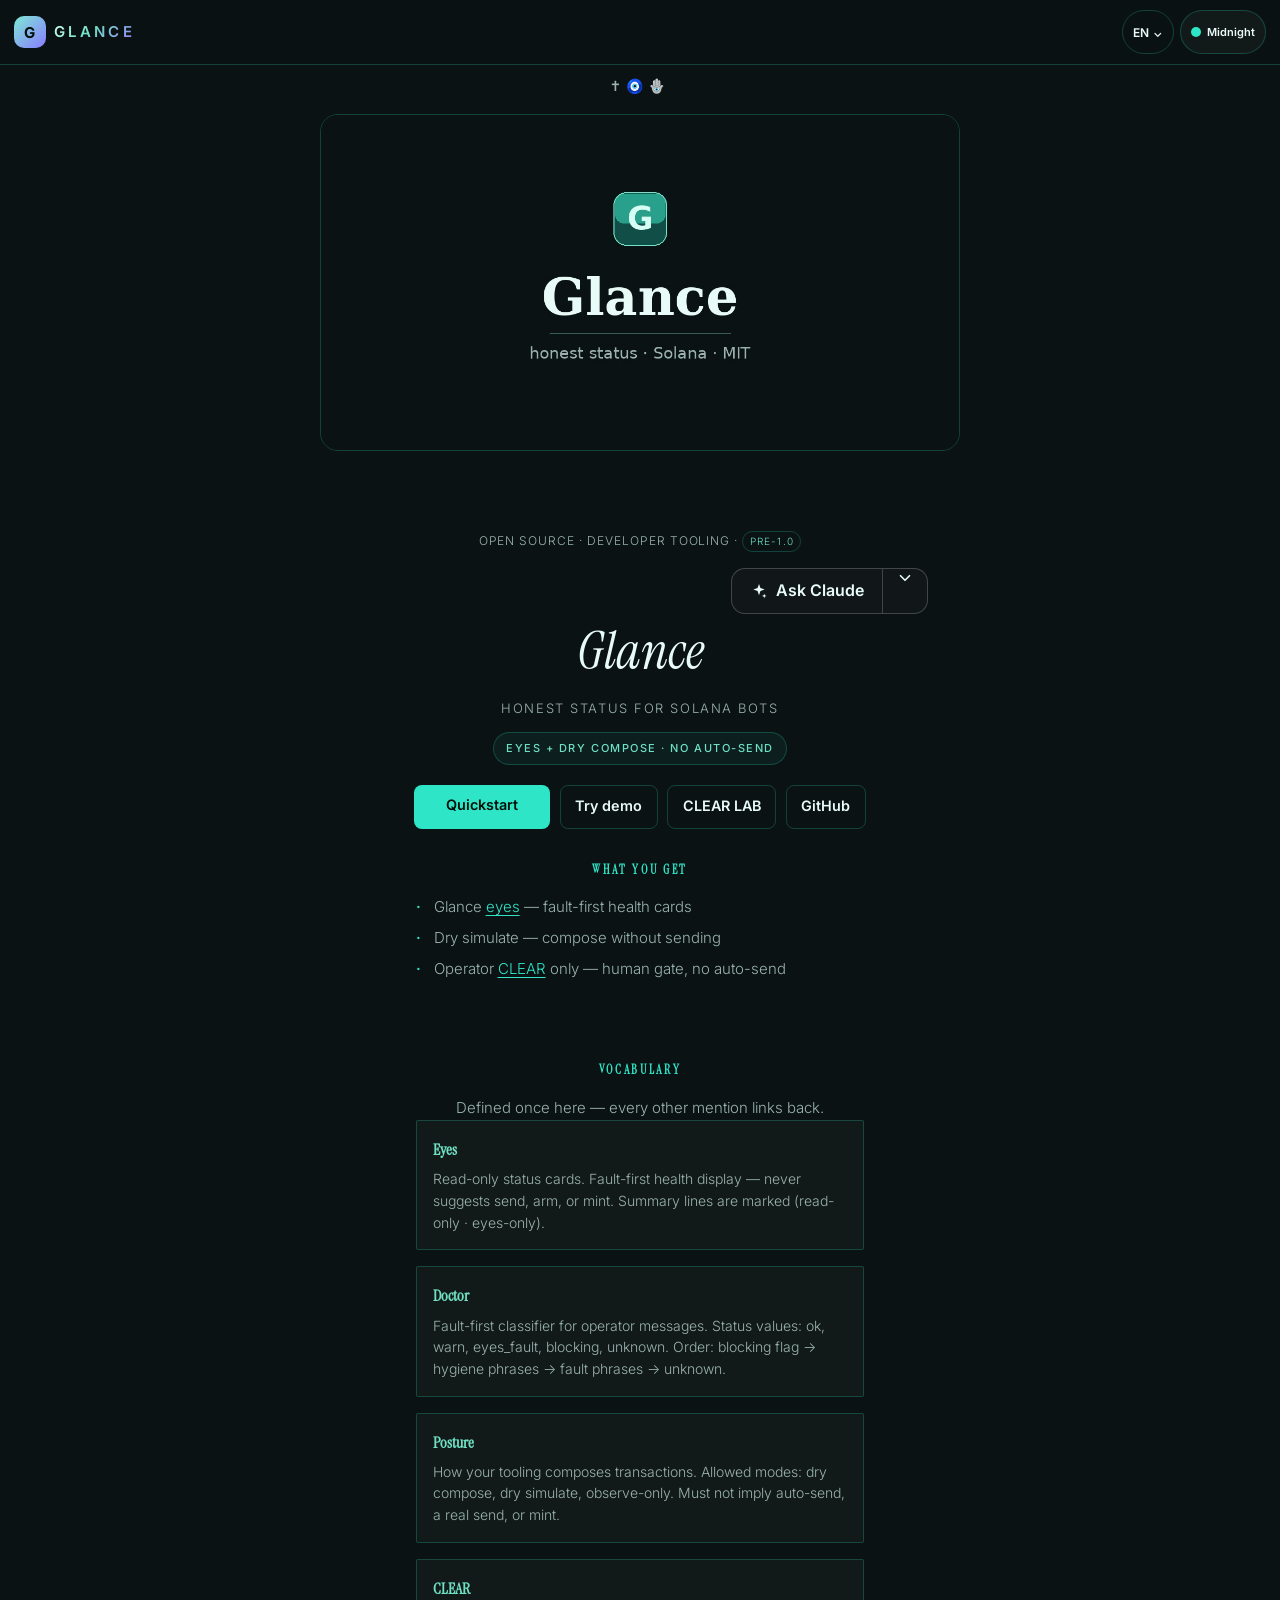
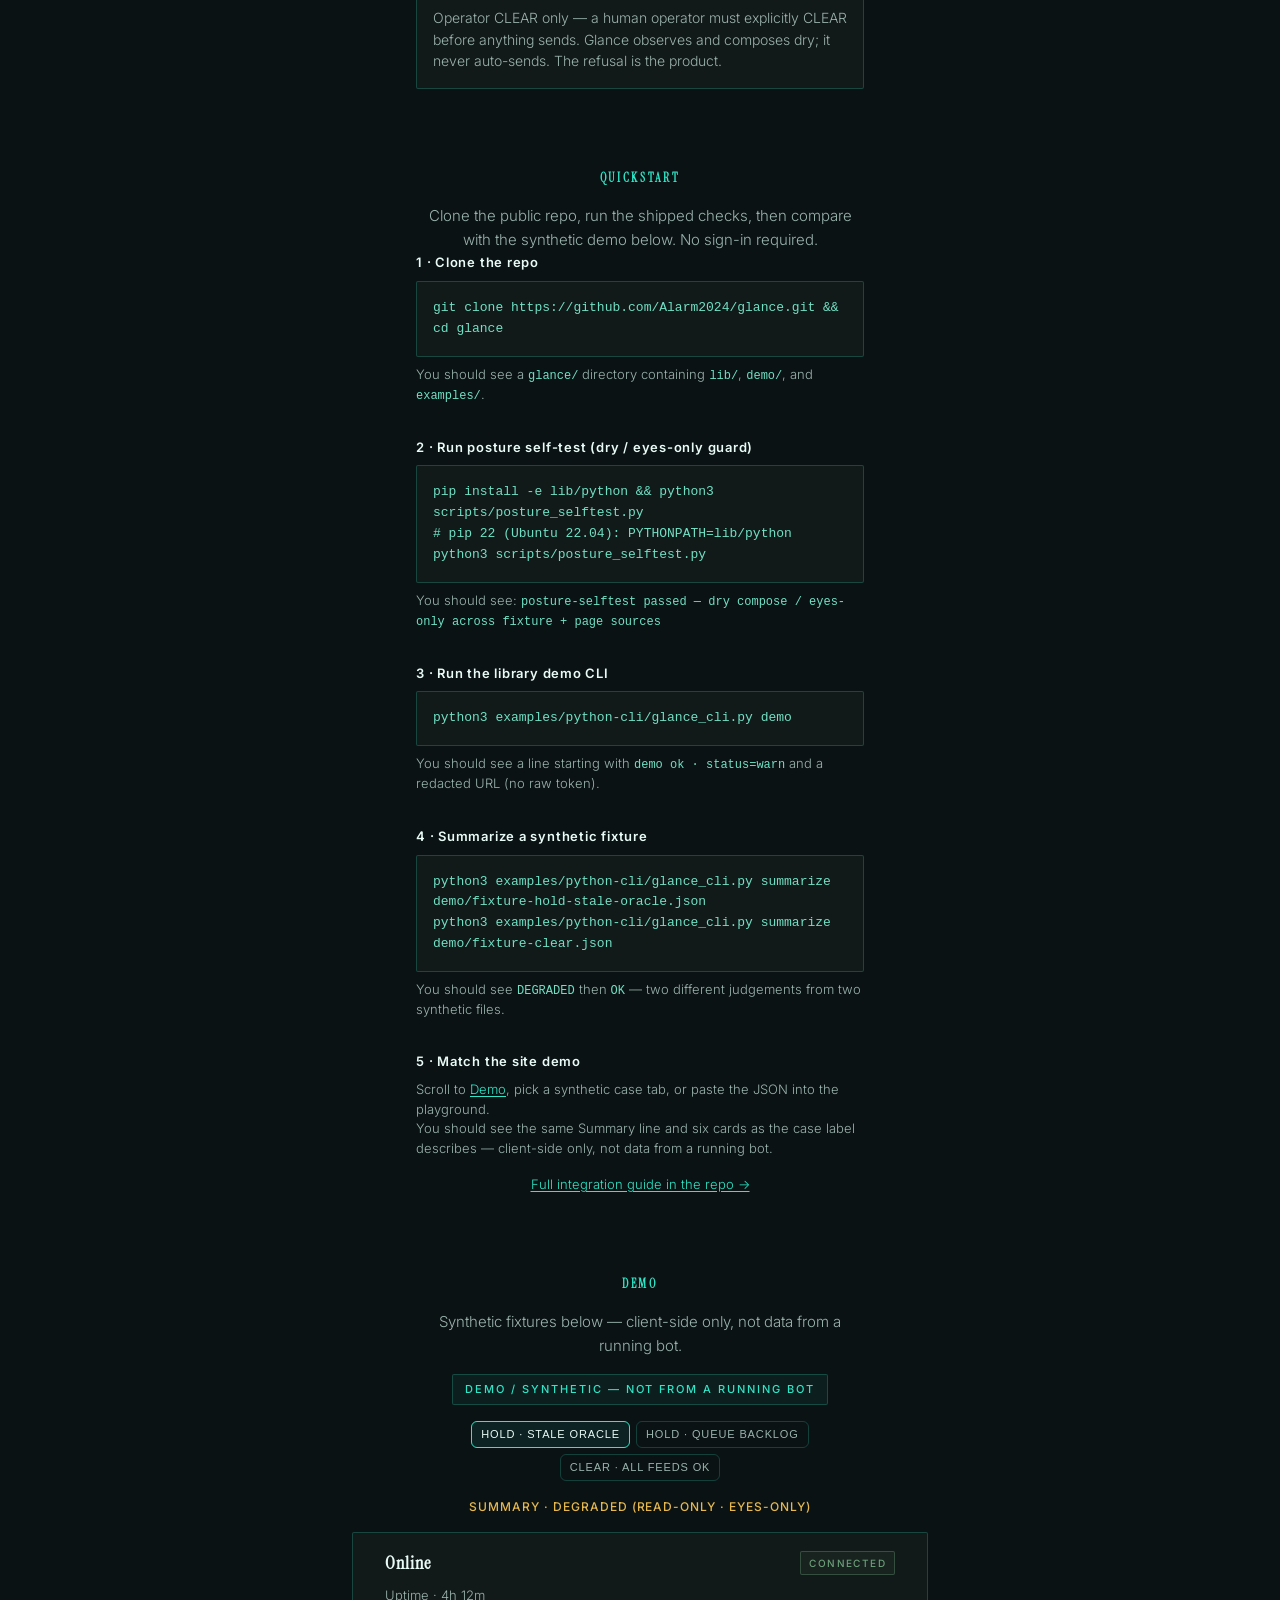
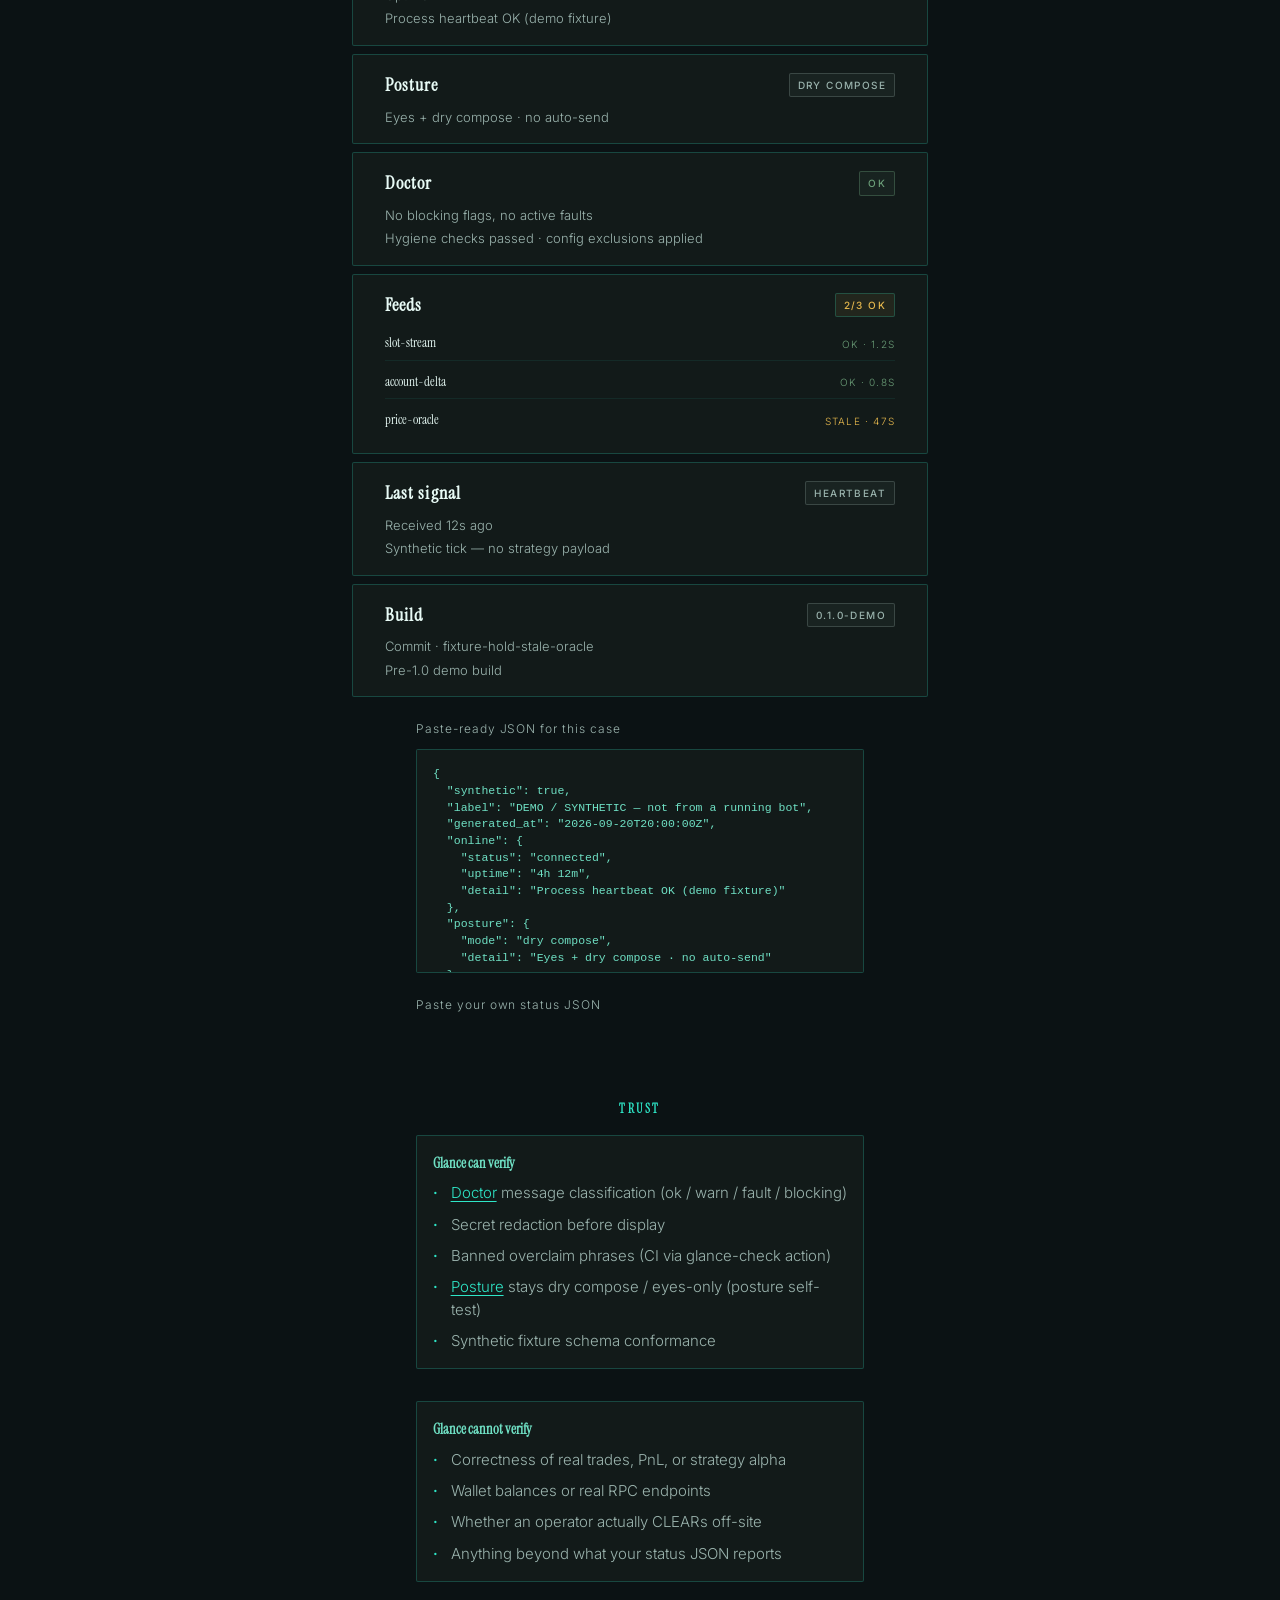
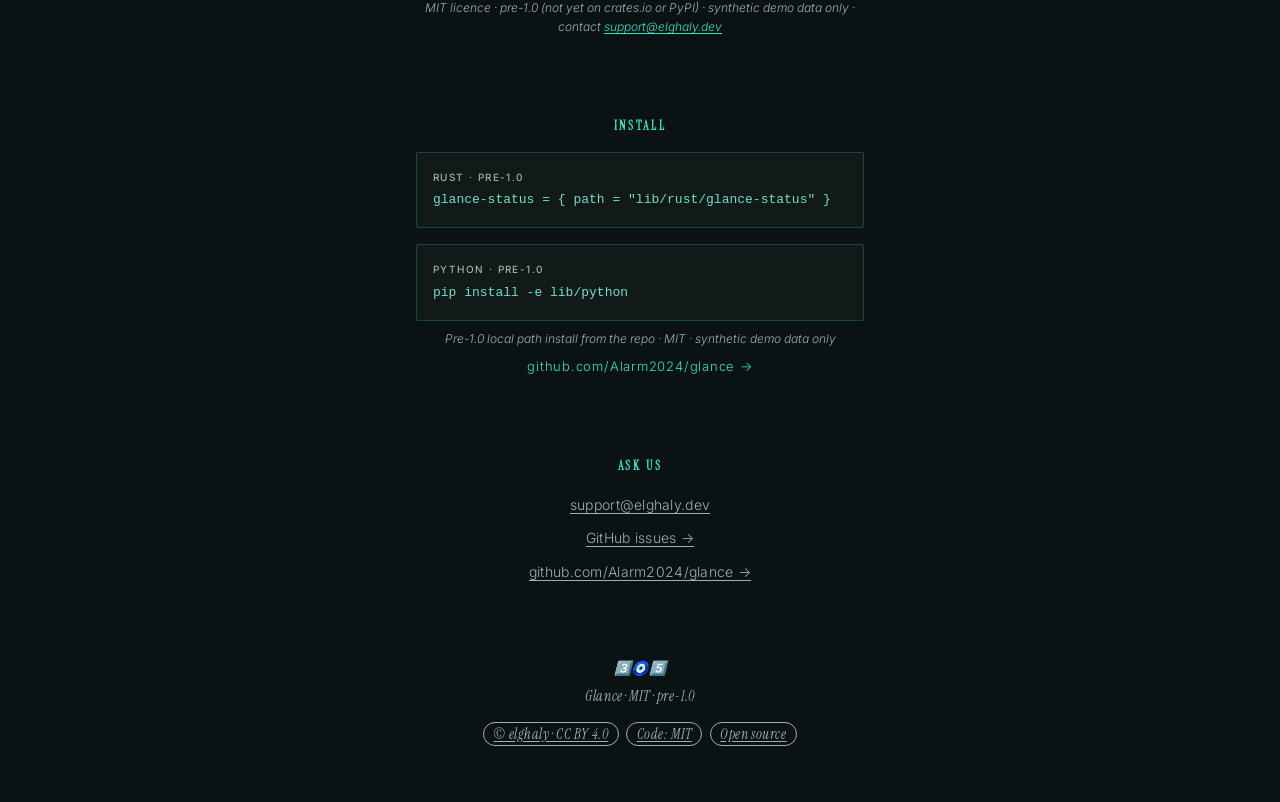
==== commit a9467532: "Header fits 320–390 px; language and theme buttons are 44 px targets At 390 px the top bar needed 42" ====
--- a/index.html
+++ b/index.html
@@ -25,7 +25,7 @@
       }
     })();
   </script>
-  <link rel="stylesheet" href="css/style.css?v=a11y3">
+  <link rel="stylesheet" href="css/style.css?v=lang44">
   <link rel="preconnect" href="https://fonts.googleapis.com">
   <link rel="preconnect" href="https://fonts.gstatic.com" crossorigin>
   <link href="https://fonts.googleapis.com/css2?family=Instrument+Serif:ital@0;1&family=Inter:wght@400;500;600&display=swap" rel="stylesheet">
@@ -38,7 +38,9 @@
     .hero__title,.section__label,.card__name,.public-good__line,.footer p{font-family:var(--font-serif)}
     .topbar{display:flex;align-items:center;gap:8px}
     .header-right{margin-left:auto;display:flex;align-items:center;gap:6px;flex-wrap:nowrap}
-    .lang-switch{display:flex;gap:3px;flex-wrap:nowrap}
+    .lang-wrap{position:relative}
+    .lang-switch{display:grid;grid-template-columns:repeat(3,44px);gap:6px}
+    #langs[hidden]{display:none}
   </style>
   <meta property="og:type" content="website">
   <meta property="og:site_name" content="glance">
@@ -54,13 +56,16 @@
       <span class="gword">GLANCE</span>
     </a>
     <div class="header-right">
-      <div class="lang-switch" id="langs" role="group" aria-label="Language">
-        <button class="lang-btn on" data-lang="en" type="button">EN</button>
-        <button class="lang-btn" data-lang="ar" type="button">AR</button>
-        <button class="lang-btn" data-lang="ru" type="button">RU</button>
-        <button class="lang-btn" data-lang="zh" type="button">ZH</button>
-        <button class="lang-btn" data-lang="de" type="button">DE</button>
-        <button class="lang-btn" data-lang="es" type="button">ES</button>
+      <div class="lang-wrap">
+        <button class="lang-toggle" id="langOpen" type="button" aria-haspopup="true" aria-expanded="false" aria-controls="langs" aria-label="Language"><span id="langCur">EN</span><span class="lang-caret" aria-hidden="true">⌄</span></button>
+        <div class="lang-switch" id="langs" role="group" aria-label="Language" hidden>
+          <button class="lang-btn on" data-lang="en" type="button">EN</button>
+          <button class="lang-btn" data-lang="ar" type="button">AR</button>
+          <button class="lang-btn" data-lang="ru" type="button">RU</button>
+          <button class="lang-btn" data-lang="zh" type="button">ZH</button>
+          <button class="lang-btn" data-lang="de" type="button">DE</button>
+          <button class="lang-btn" data-lang="es" type="button">ES</button>
+        </div>
       </div>
     </div>
   </div>
@@ -281,7 +286,7 @@
   </footer>
 
   <script src="themes.js?v=packaging1"></script>
-  <script src="i18n.js?v=packaging1"></script>
+  <script src="i18n.js?v=lang44"></script>
   <script src="app.js?v=packaging1"></script>
 <script src="/page-menu.js" defer></script>
 </body>
--- a/css/style.css
+++ b/css/style.css
@@ -109,20 +109,55 @@
   gap: 6px;
 }
 
+/* One "EN ⌄" toggle opens the six language buttons, so the bar fits a
+   320 px screen and every button is a 44 px tap target. */
+.lang-wrap {
+  position: relative;
+}
+
+.lang-toggle {
+  display: inline-flex;
+  align-items: center;
+  gap: 4px;
+  min-width: 44px;
+  min-height: 44px;
+  padding: 0 10px;
+  background: transparent;
+  border: 1px solid var(--gold-dim);
+  border-radius: 999px;
+  color: var(--text);
+  font: 600 12px var(--font-sans);
+  cursor: pointer;
+}
+
 .lang-switch {
-  display: flex;
-  gap: 3px;
-  flex-wrap: wrap;
-  justify-content: flex-end;
+  position: absolute;
+  top: calc(100% + 6px);
+  inset-inline-end: 0;
+  z-index: 60;
+  display: grid;
+  grid-template-columns: repeat(3, 44px);
+  gap: 6px;
+  padding: 8px;
+  background: var(--ink-soft);
+  border: 1px solid var(--gold-dim);
+  border-radius: 12px;
+  box-shadow: 0 10px 30px rgba(0, 0, 0, 0.45);
+}
+
+#langs[hidden] {
+  display: none;
 }
 
 .lang-btn {
+  min-width: 44px;
+  min-height: 44px;
   background: transparent;
   border: 1px solid var(--gold-dim);
   color: var(--text-muted);
-  padding: 5px 6px;
-  border-radius: 6px;
-  font-size: 10px;
+  padding: 0;
+  border-radius: 8px;
+  font-size: 12px;
   cursor: pointer;
 }
 
@@ -139,6 +174,7 @@
   display: flex;
   align-items: center;
   gap: 6px;
+  min-height: 44px;
   background: var(--ink-soft);
   color: var(--text);
   border: 1px solid var(--gold-dim);
@@ -953,11 +989,6 @@
     text-align: center;
   }
 
-  .lang-btn {
-    padding: 4px 5px;
-    font-size: 9px;
-  }
-
   .house {
     width: calc(100% - 24px);
     margin-top: 12px;
